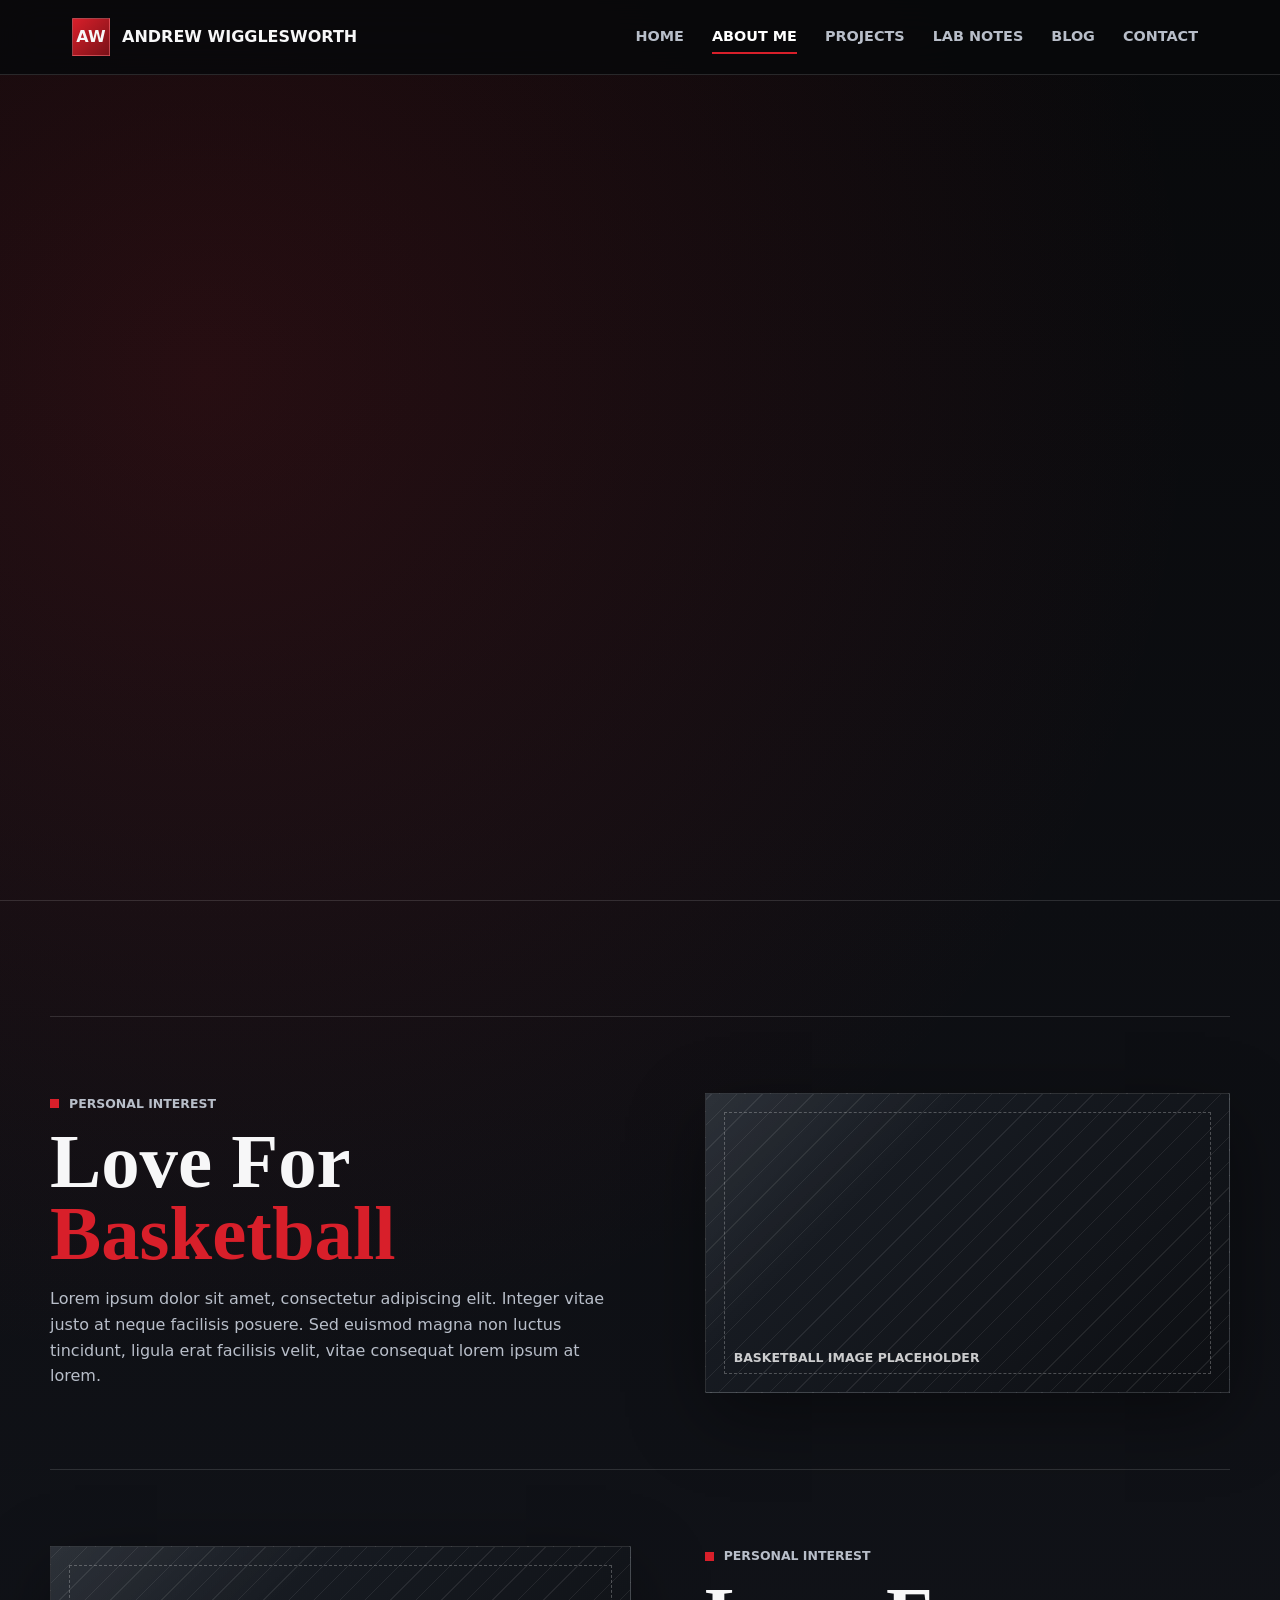
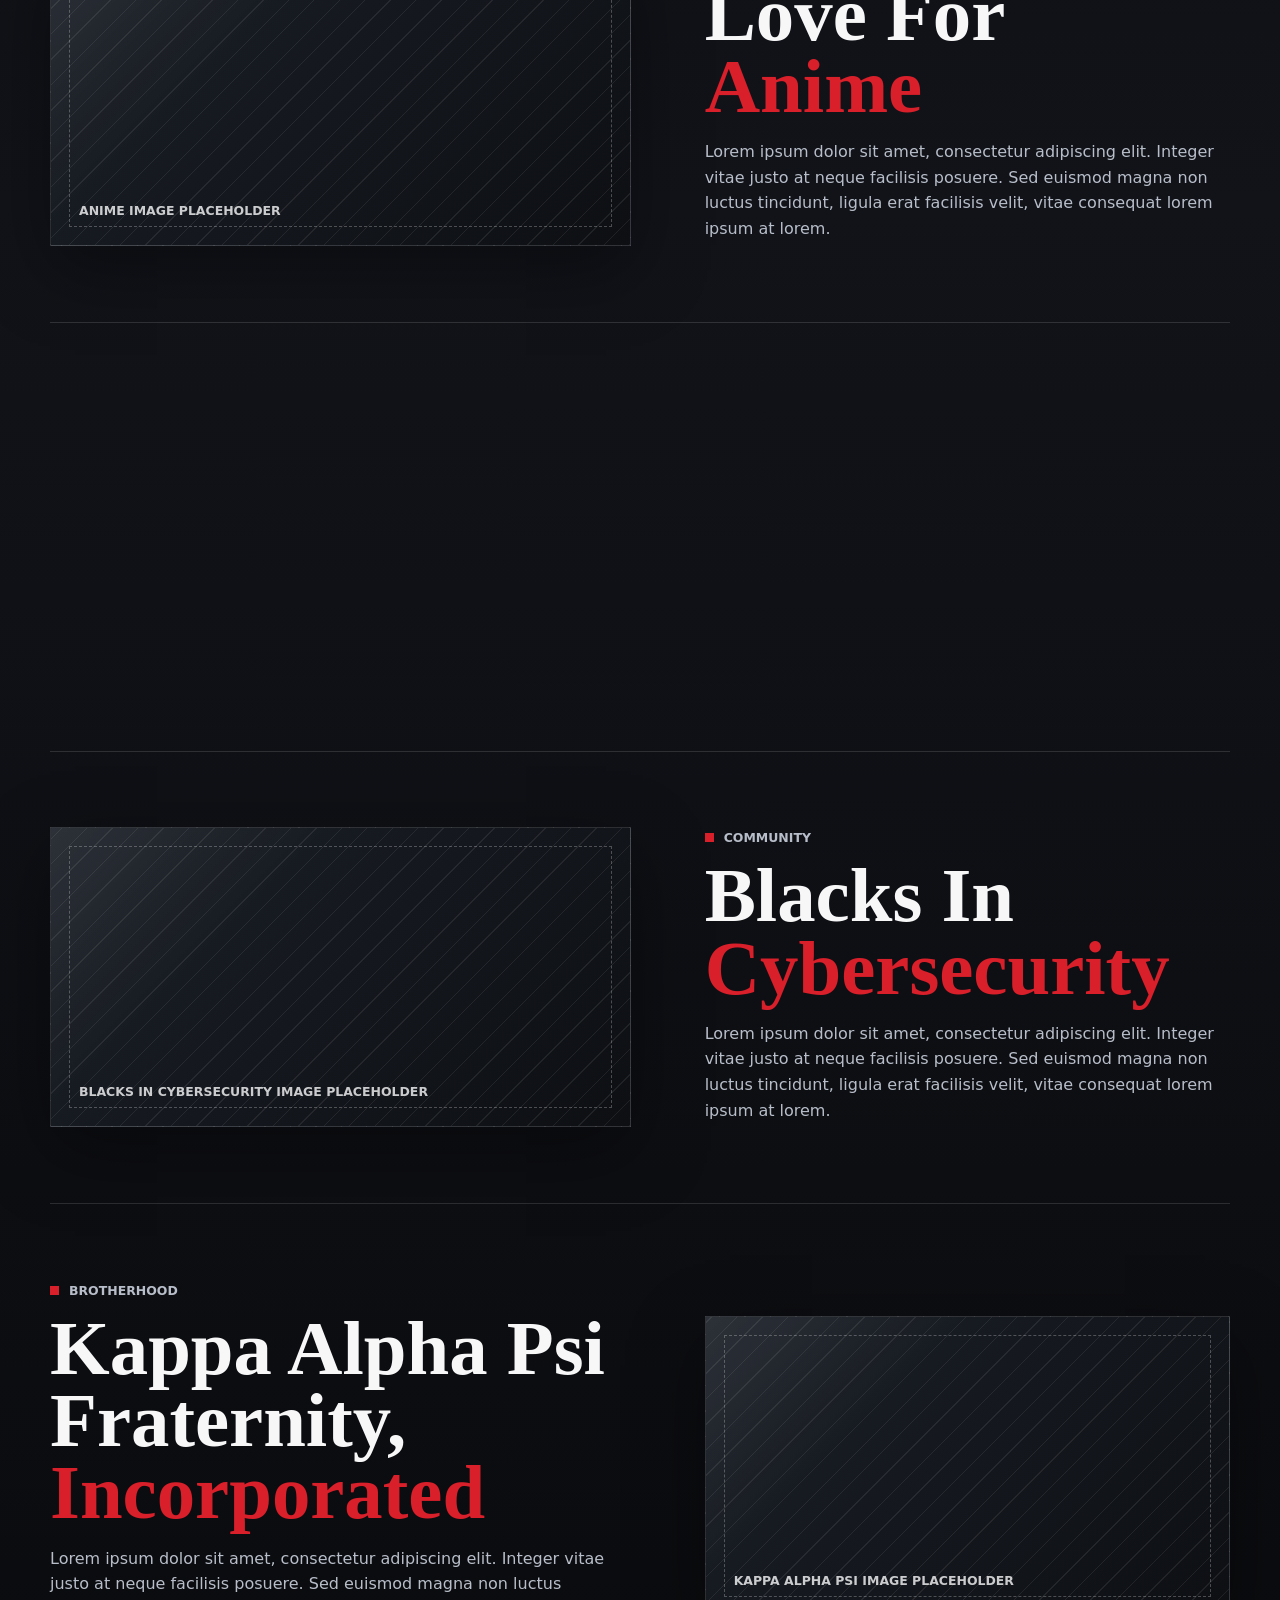
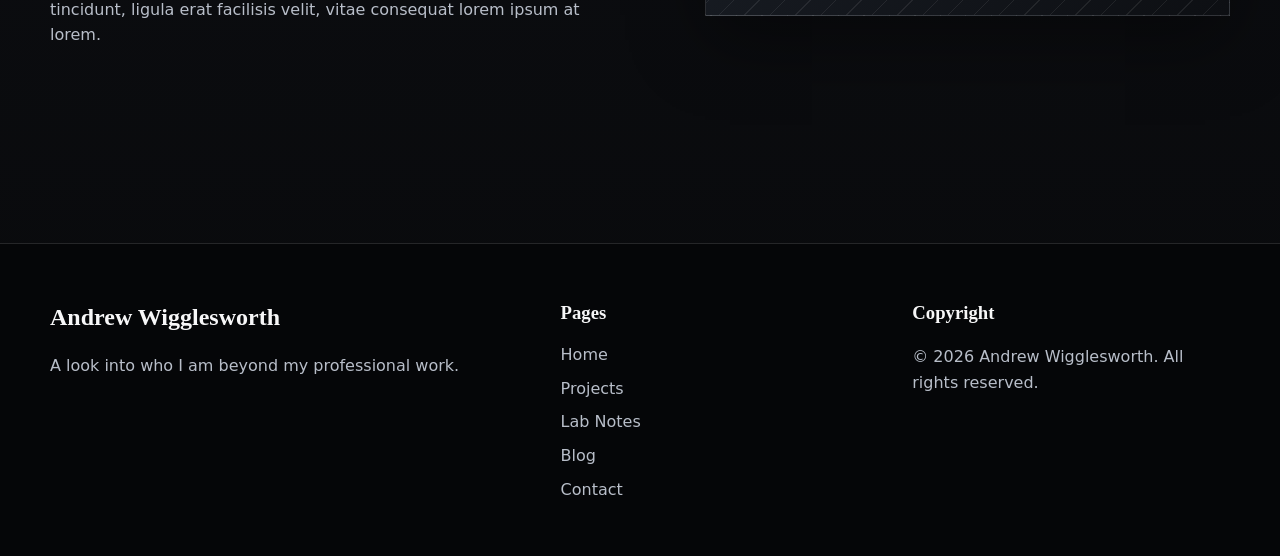
==== about.html @ 6d8a1cdd "Update about.html" ====
<!DOCTYPE html>
<!-- about.html: Personal interests, communities, and background. -->

<html lang="en">
<head>
  <!-- Shared browser, responsive, stylesheet, and JavaScript setup. -->
  <meta charset="UTF-8">
  <meta name="viewport" content="width=device-width, initial-scale=1.0">
  <title>About Me | Andrew Wigglesworth</title>
  <link rel="stylesheet" href="style.css">
  <script src="script.js" defer></script>
</head>
<body>
  <!-- ===== SHARED HEADER AND NAVIGATION ===== -->
  <header class="site-header">
    <div class="nav-wrap">
      <a class="brand" href="index.html" aria-label="Home">
        <span class="brand-mark">AW</span>
        <span>Andrew Wigglesworth</span></a>

      <!-- Only visible at the mobile breakpoint. -->
      <button class="nav-toggle" type="button" aria-label="Open navigation" aria-expanded="false">
        <span></span>
      </button>
      
      <nav class="site-nav" aria-label="Main navigation">
        <a href="index.html">Home</a>
        <a href="about.html">About Me</a>
        <a href="projects.html">Projects</a>
        <a href="lab-notes.html">Lab Notes</a>
        <a href="blog.html">Blog</a>
        <a href="contact.html">Contact</a>
      </nav>
    </div>
  </header>

  <main class="page-shell">
    <!-- ===== ABOUT PAGE HERO ===== -->
    <section class="hero">
      <div class="hero-grid">
        <div class="hero-copy scroll-reveal">
          <p class="eyebrow">A look into who I am beyond my professional work</p>
          <h1 class="display-title">About <span>Me</span></h1>
          <p class="lead">
            This page highlights the personal interests, communities, and experiences that shape who I am beyond my professional cybersecurity work.
          </p>
        </div>
        
        <div class="hero-media scroll-reveal">
          <div class="placeholder-image float-soft" data-label="Personal photo placeholder"></div>
          <div class="placeholder-image" data-label="Community image placeholder"></div>
          <div class="caption-card">
            <strong>Personal First</strong>
            <span>Basketball, anime, video games, community, and leadership.</span>
          </div>
        </div>
      </div>
    </section>

    <!-- ===== ALTERNATING ABOUT SECTIONS ===== -->
    <section class="section">
      <div class="section-inner">
        <!--
          Standard feature row: text appears left and image appears right.
          Replace the filler paragraph and placeholder image when ready.
        -->
        <article class="feature-row">
          <div class="feature-copy scroll-reveal">
            <p class="eyebrow">Personal interest</p>
            <h2>Love For <span class="accent">Basketball</span></h2>
            <p>Lorem ipsum dolor sit amet, consectetur adipiscing elit. Integer vitae justo at neque facilisis posuere. Sed euismod magna non luctus tincidunt, ligula erat facilisis velit, vitae consequat lorem ipsum at lorem.</p>
          </div>
          <div class="feature-media scroll-reveal"><div class="placeholder-image" data-label="Basketball image placeholder"></div></div>
        </article>

        <!-- "reverse" swaps the image and text positions on desktop. -->
        <article class="feature-row reverse">
          <div class="feature-copy scroll-reveal">
            <p class="eyebrow">Personal interest</p>
            <h2>Love For <span class="accent">Anime</span></h2>
            <p>Lorem ipsum dolor sit amet, consectetur adipiscing elit. Integer vitae justo at neque facilisis posuere. Sed euismod magna non luctus tincidunt, ligula erat facilisis velit, vitae consequat lorem ipsum at lorem.</p>
          </div>
          <div class="feature-media scroll-reveal"><div class="placeholder-image" data-label="Anime image placeholder"></div>
          </div>
        </article>

        <article class="feature-row">
          <div class="feature-copy scroll-reveal">
            <p class="eyebrow">Personal interest</p>
            <h2>Video <span class="accent">Games</span></h2>
            <p>Lorem ipsum dolor sit amet, consectetur adipiscing elit. Integer vitae justo at neque facilisis posuere. Sed euismod magna non luctus tincidunt, ligula erat facilisis velit, vitae consequat lorem ipsum at lorem.</p>
          </div>
          <div class="feature-media scroll-reveal"><div class="placeholder-image" data-label="Video games image placeholder"></div>
          </div>
        </article>

        <article class="feature-row reverse">
          <div class="feature-copy scroll-reveal">
            <p class="eyebrow">Community</p>
            <h2>Blacks In <span class="accent">Cybersecurity</span></h2>
            <p>Lorem ipsum dolor sit amet, consectetur adipiscing elit. Integer vitae justo at neque facilisis posuere. Sed euismod magna non luctus tincidunt, ligula erat facilisis velit, vitae consequat lorem ipsum at lorem.</p>
          </div>
          <div class="feature-media scroll-reveal"><div class="placeholder-image" data-label="Blacks In Cybersecurity image placeholder"></div>
          </div>
        </article>

        <article class="feature-row">
          <div class="feature-copy scroll-reveal">
            <p class="eyebrow">Brotherhood</p>
            <h2>Kappa Alpha Psi Fraternity, <span class="accent">Incorporated</span></h2>
            <p>Lorem ipsum dolor sit amet, consectetur adipiscing elit. Integer vitae justo at neque facilisis posuere. Sed euismod magna non luctus tincidunt, ligula erat facilisis velit, vitae consequat lorem ipsum at lorem.</p>
          </div>
          <div class="feature-media scroll-reveal"><div class="placeholder-image" data-label="Kappa Alpha Psi image placeholder"></div>
          </div>
        </article>
      </div>
    </section>
  </main>

  <!-- ===== ABOUT PAGE FOOTER ===== -->
  <footer class="site-footer">
    <div class="footer-grid">
      <div>
        <h2>Andrew Wigglesworth</h2>
        <p>A look into who I am beyond my professional work.</p>
      </div>
      
      <div>
        <h3>Pages</h3>
        <div class="footer-links">
          <a href="index.html">Home</a>
          <a href="projects.html">Projects</a>
          <a href="lab-notes.html">Lab Notes</a>
          <a href="blog.html">Blog</a>
          <a href="contact.html">Contact</a>
        </div>
      </div>
      
      <div>
        <h3>Copyright</h3>
        <p>&copy; 2026 Andrew Wigglesworth. All rights reserved.</p>
      </div>
    </div>
  </footer>
</body>
</html>
---- style.css ----
:root {
  --bg: #08090b;
  --panel: #14171d;
  --panel-strong: #1b2028;
  --text: #f7f7f8;
  --muted: #b8bec9;
  --line: rgba(255, 255, 255, 0.13);
  --red: #d81f2a;
  --red-soft: rgba(216, 31, 42, 0.16);
  --white: #ffffff;
  --max: 1180px;
  --shadow: 0 24px 70px rgba(0, 0, 0, 0.38);
}

* {
  box-sizing: border-box;
}

html {
  scroll-behavior: smooth;
}

body {
  margin: 0;
  background:
    radial-gradient(circle at 16% 10%, rgba(216, 31, 42, 0.14), transparent 28%),
    linear-gradient(180deg, #08090b 0%, #111319 48%, #08090b 100%);
  color: var(--text);
  font-family: Inter, ui-sans-serif, system-ui, -apple-system, BlinkMacSystemFont, "Segoe UI", sans-serif;
  line-height: 1.6;
  opacity: 0;
  transform: translateY(10px);
  transition: opacity 520ms ease, transform 520ms ease;
}

body.page-ready {
  opacity: 1;
  transform: translateY(0);
}

body.page-exit {
  opacity: 0;
  transform: translateY(8px);
}

a {
  color: inherit;
  text-decoration: none;
}

.site-header {
  position: sticky;
  top: 0;
  z-index: 20;
  border-bottom: 1px solid var(--line);
  background: rgba(8, 9, 11, 0.86);
  backdrop-filter: blur(18px);
}

.nav-wrap {
  max-width: var(--max);
  min-height: 74px;
  margin: 0 auto;
  padding: 0 22px;
  display: flex;
  align-items: center;
  justify-content: space-between;
  gap: 22px;
}

.brand {
  display: inline-flex;
  align-items: center;
  gap: 12px;
  font-weight: 900;
  text-transform: uppercase;
}

.brand-mark {
  width: 38px;
  height: 38px;
  display: grid;
  place-items: center;
  background: linear-gradient(135deg, var(--red), #7a1118);
  border: 1px solid rgba(255, 255, 255, 0.2);
}

.nav-toggle {
  display: none;
  width: 42px;
  height: 42px;
  border: 1px solid var(--line);
  background: transparent;
  color: var(--white);
  cursor: pointer;
}

.nav-toggle span,
.nav-toggle::before,
.nav-toggle::after {
  content: "";
  display: block;
  width: 18px;
  height: 2px;
  margin: 4px auto;
  background: currentColor;
  transition: transform 220ms ease, opacity 220ms ease;
}

.nav-toggle.is-open span {
  opacity: 0;
}

.nav-toggle.is-open::before {
  transform: translateY(6px) rotate(45deg);
}

.nav-toggle.is-open::after {
  transform: translateY(-6px) rotate(-45deg);
}

.site-nav {
  display: flex;
  align-items: center;
  gap: 8px;
}

.site-nav a {
  position: relative;
  padding: 12px 10px;
  color: var(--muted);
  font-size: 0.9rem;
  font-weight: 800;
  text-transform: uppercase;
  transition: color 200ms ease;
}

.site-nav a::after {
  content: "";
  position: absolute;
  left: 10px;
  right: 10px;
  bottom: 7px;
  height: 2px;
  background: var(--red);
  transform: scaleX(0);
  transform-origin: left;
  transition: transform 220ms ease;
}

.site-nav a:hover,
.site-nav a.is-active {
  color: var(--white);
}

.site-nav a:hover::after,
.site-nav a.is-active::after {
  transform: scaleX(1);
}

.page-shell {
  overflow: hidden;
}

.hero {
  min-height: calc(100vh - 74px);
  padding: clamp(54px, 8vw, 94px) 22px;
  display: grid;
  align-items: center;
  border-bottom: 1px solid var(--line);
}

.hero-grid,
.feature-row,
.contact-grid,
.cta-band {
  max-width: var(--max);
  margin: 0 auto;
  display: grid;
  grid-template-columns: 1.05fr 0.95fr;
  gap: clamp(34px, 6vw, 74px);
  align-items: center;
}

.eyebrow {
  display: inline-flex;
  align-items: center;
  gap: 10px;
  color: var(--muted);
  font-size: 0.78rem;
  font-weight: 900;
  text-transform: uppercase;
}

.eyebrow::before {
  content: "";
  width: 9px;
  height: 9px;
  background: var(--red);
}

.display-title {
  margin: 16px 0 20px;
  font-family: Georgia, "Times New Roman", serif;
  font-size: clamp(3.2rem, 9vw, 8rem);
  line-height: 0.9;
  letter-spacing: 0;
}

.display-title span,
.accent {
  color: var(--red);
}

.lead {
  max-width: 680px;
  margin: 0 0 28px;
  color: var(--muted);
  font-size: clamp(1rem, 1.6vw, 1.2rem);
}

.btn {
  display: inline-flex;
  align-items: center;
  justify-content: center;
  min-height: 46px;
  padding: 0 18px;
  border: 1px solid rgba(255, 255, 255, 0.18);
  background: var(--red);
  color: var(--white);
  font-weight: 900;
  text-transform: uppercase;
  transition: transform 200ms ease, background 200ms ease;
}

.btn:hover {
  transform: translateY(-2px);
  background: #f02b37;
}

.btn.ghost {
  background: transparent;
}

.btn.ghost:hover {
  background: var(--red-soft);
}

.hero-actions {
  display: flex;
  flex-wrap: wrap;
  gap: 14px;
}

.hero-media {
  position: relative;
  min-height: 540px;
}

.placeholder-image {
  position: relative;
  min-height: 300px;
  overflow: hidden;
  border: 1px solid var(--line);
  background:
    linear-gradient(135deg, rgba(255, 255, 255, 0.08), transparent 32%),
    repeating-linear-gradient(-45deg, rgba(255, 255, 255, 0.075) 0 1px, transparent 1px 18px),
    linear-gradient(135deg, #1b2028, #0d0f13);
  box-shadow: var(--shadow);
}

.placeholder-image::before {
  content: "";
  position: absolute;
  inset: 18px;
  border: 1px dashed rgba(255, 255, 255, 0.25);
}

.placeholder-image::after {
  content: attr(data-label);
  position: absolute;
  left: 28px;
  bottom: 24px;
  color: rgba(255, 255, 255, 0.78);
  font-size: 0.78rem;
  font-weight: 900;
  text-transform: uppercase;
}

.hero-media .placeholder-image:first-child {
  min-height: 420px;
  width: 78%;
  margin-left: auto;
}

.hero-media .placeholder-image:nth-child(2) {
  position: absolute;
  left: 0;
  bottom: 28px;
  width: 58%;
  min-height: 230px;
  border-color: rgba(216, 31, 42, 0.56);
}

.caption-card {
  position: absolute;
  right: 0;
  bottom: 0;
  width: min(280px, 74%);
  padding: 22px;
  border-left: 4px solid var(--red);
  background: rgba(20, 23, 29, 0.94);
  box-shadow: var(--shadow);
}

.caption-card strong {
  display: block;
  font-family: Georgia, "Times New Roman", serif;
  font-size: 1.42rem;
  line-height: 1.12;
}

.caption-card span {
  color: var(--muted);
  font-size: 0.88rem;
}

.section {
  padding: clamp(70px, 9vw, 126px) 22px;
}

.section-inner {
  max-width: var(--max);
  margin: 0 auto;
}

.split-heading {
  display: grid;
  grid-template-columns: 0.82fr 1.18fr;
  gap: clamp(28px, 5vw, 68px);
  align-items: end;
  margin-bottom: clamp(36px, 5vw, 62px);
}

.split-heading h2,
.feature-copy h2,
.feature-copy h3,
.cta-band h2 {
  margin: 0;
  font-family: Georgia, "Times New Roman", serif;
  font-size: clamp(2.4rem, 6vw, 5.8rem);
  line-height: 0.94;
  letter-spacing: 0;
}

.split-heading p,
.feature-copy p,
.mini-card p,
.contact-card p,
.footer-grid p,
.footer-grid a {
  color: var(--muted);
}

.feature-row {
  padding: clamp(38px, 5vw, 74px) 0;
  border-top: 1px solid var(--line);
}

.feature-row.reverse .feature-copy {
  order: 2;
}

.feature-row.reverse .feature-media {
  order: 1;
}

.meta-list {
  display: grid;
  gap: 12px;
  margin: 22px 0 0;
  padding: 0;
  list-style: none;
}

.meta-list li {
  display: flex;
  gap: 12px;
  color: var(--muted);
}

.meta-list li::before {
  content: "";
  flex: 0 0 auto;
  width: 9px;
  height: 9px;
  margin-top: 8px;
  background: var(--red);
}

.card-grid {
  display: grid;
  grid-template-columns: repeat(3, 1fr);
  gap: 18px;
}

.mini-card,
.contact-card {
  min-height: 178px;
  padding: 24px;
  border: 1px solid var(--line);
  background: linear-gradient(180deg, rgba(255, 255, 255, 0.055), rgba(255, 255, 255, 0.015));
  transition: transform 220ms ease, border-color 220ms ease, background 220ms ease;
}

.mini-card:hover,
.contact-card:hover {
  transform: translateY(-5px);
  border-color: rgba(216, 31, 42, 0.62);
  background: linear-gradient(180deg, rgba(216, 31, 42, 0.14), rgba(255, 255, 255, 0.015));
}

.mini-card h3,
.contact-card h2 {
  margin: 0 0 12px;
  font-family: Georgia, "Times New Roman", serif;
  font-size: 1.65rem;
  line-height: 1.1;
}

.band {
  background:
    linear-gradient(90deg, rgba(216, 31, 42, 0.22), transparent 44%),
    var(--panel);
  border-top: 1px solid var(--line);
  border-bottom: 1px solid var(--line);
}

.contact-grid {
  grid-template-columns: 0.9fr 1.1fr;
}

.contact-links {
  display: grid;
  gap: 16px;
}

.contact-card a {
  color: var(--white);
  font-weight: 900;
}

.site-footer {
  padding: 54px 22px;
  border-top: 1px solid var(--line);
  background: #050608;
}

.footer-grid {
  max-width: var(--max);
  margin: 0 auto;
  display: grid;
  grid-template-columns: 1.2fr 0.8fr 0.8fr;
  gap: 34px;
}

.footer-grid h2,
.footer-grid h3 {
  margin: 0 0 14px;
  font-family: Georgia, "Times New Roman", serif;
}

.footer-links {
  display: grid;
  gap: 8px;
}

.scroll-reveal {
  opacity: 0;
  transform: translateY(34px);
  transition: opacity 680ms ease, transform 680ms ease;
  transition-delay: calc(var(--reveal-delay, 0) * 85ms);
}

.scroll-reveal.is-visible {
  opacity: 1;
  transform: translateY(0);
}

.float-soft {
  animation: floatSoft 5.6s ease-in-out infinite;
}

@keyframes floatSoft {
  0%,
  100% {
    transform: translateY(0);
  }

  50% {
    transform: translateY(-12px);
  }
}

@media (max-width: 900px) {
  .nav-toggle {
    display: block;
  }

  .site-nav {
    position: absolute;
    top: 74px;
    left: 0;
    right: 0;
    display: grid;
    gap: 0;
    padding: 10px 22px 22px;
    background: rgba(8, 9, 11, 0.98);
    border-bottom: 1px solid var(--line);
    transform: translateY(-14px);
    opacity: 0;
    pointer-events: none;
    transition: opacity 220ms ease, transform 220ms ease;
  }

  .site-nav.is-open {
    transform: translateY(0);
    opacity: 1;
    pointer-events: auto;
  }

  .site-nav a {
    padding: 14px 0;
  }

  .hero-grid,
  .feature-row,
  .contact-grid,
  .cta-band,
  .split-heading,
  .footer-grid {
    grid-template-columns: 1fr;
  }

  .feature-row.reverse .feature-copy,
  .feature-row.reverse .feature-media {
    order: initial;
  }

  .card-grid {
    grid-template-columns: 1fr;
  }

  .hero-media {
    min-height: 430px;
  }
}

@media (max-width: 620px) {
  .brand span:last-child {
    display: none;
  }

  .hero,
  .section,
  .site-footer {
    padding-left: 16px;
    padding-right: 16px;
  }

  .nav-wrap {
    padding: 0 16px;
  }

  .display-title {
    font-size: clamp(3.1rem, 17vw, 5.1rem);
  }

  .hero-media {
    display: grid;
    gap: 16px;
    min-height: 0;
  }

  .hero-media .placeholder-image:first-child,
  .hero-media .placeholder-image:nth-child(2),
  .caption-card {
    position: relative;
    width: 100%;
    inset: auto;
    margin: 0;
  }
}

@media (prefers-reduced-motion: reduce) {
  *,
  *::before,
  *::after {
    scroll-behavior: auto !important;
    animation-duration: 0.01ms !important;
    animation-iteration-count: 1 !important;
    transition-duration: 0.01ms !important;
  }

  body,
  .scroll-reveal {
    opacity: 1;
    transform: none;
  }
}

/* ===== Blog Feed Page ===== */

.feed-layout {
    display: grid;
    grid-template-columns: repeat(2, minmax(0, 1fr));
    gap: 2rem;
    align-items: start;
.blog-feed-grid {
  display: grid;
  grid-template-columns: repeat(2, minmax(0, 1fr));
  gap: 22px;
  align-items: start;
}

.feed-column {
    margin-bottom: 0;
.blog-feed-panel {
  min-height: 820px;
  padding: 24px;
  border: 1px solid var(--line);
  background: linear-gradient(180deg, rgba(255, 255, 255, 0.055), rgba(255, 255, 255, 0.015));
}

.feed-column-header {
    margin-bottom: 1.25rem;
.blog-feed-header {
  margin-bottom: 18px;
}

.feed-column-header h2 {
    margin-bottom: 0.5rem;
.blog-feed-header h2 {
  margin: 8px 0 10px;
  font-family: Georgia, "Times New Roman", serif;
  font-size: clamp(2rem, 4vw, 3.8rem);
  line-height: 0.96;
}

.feed-column-header p {
    color: #b0b0b0;
    margin: 0;
.blog-feed-header p:last-child {
  margin: 0;
  color: var(--muted);
}

.feed-scroll {
    height: 720px;
    overflow-y: auto;
    overflow-x: hidden;
    padding-right: 0.75rem;
    scrollbar-color: #64b5f6 #121212;
    scrollbar-width: thin;
.blog-feed-scroll {
  height: 720px;
  overflow-y: auto;
  overflow-x: hidden;
  padding-right: 12px;
  scrollbar-color: var(--red) #0c0e12;
  scrollbar-width: thin;
}

.feed-scroll::-webkit-scrollbar {
    width: 10px;
}

.feed-scroll::-webkit-scrollbar-track {
    background: #121212;
    border-radius: 10px;
.blog-feed-scroll::-webkit-scrollbar {
  width: 10px;
}

.feed-scroll::-webkit-scrollbar-thumb {
    background: #64b5f6;
    border-radius: 10px;
.blog-feed-scroll::-webkit-scrollbar-track {
  background: #0c0e12;
}

.feed-scroll::-webkit-scrollbar-thumb:hover {
    background: #90caf9;
.blog-feed-scroll::-webkit-scrollbar-thumb {
  background: var(--red);
}

.manual-post {
    background-color: #121212;
    border: 1px solid #2d2d2d;
    border-radius: 10px;
    padding: 1.5rem;
    margin-bottom: 1rem;
  padding: 22px;
  margin-bottom: 16px;
  border: 1px solid var(--line);
  background: #0c0e12;
}

.manual-post h3 {
    color: #64b5f6;
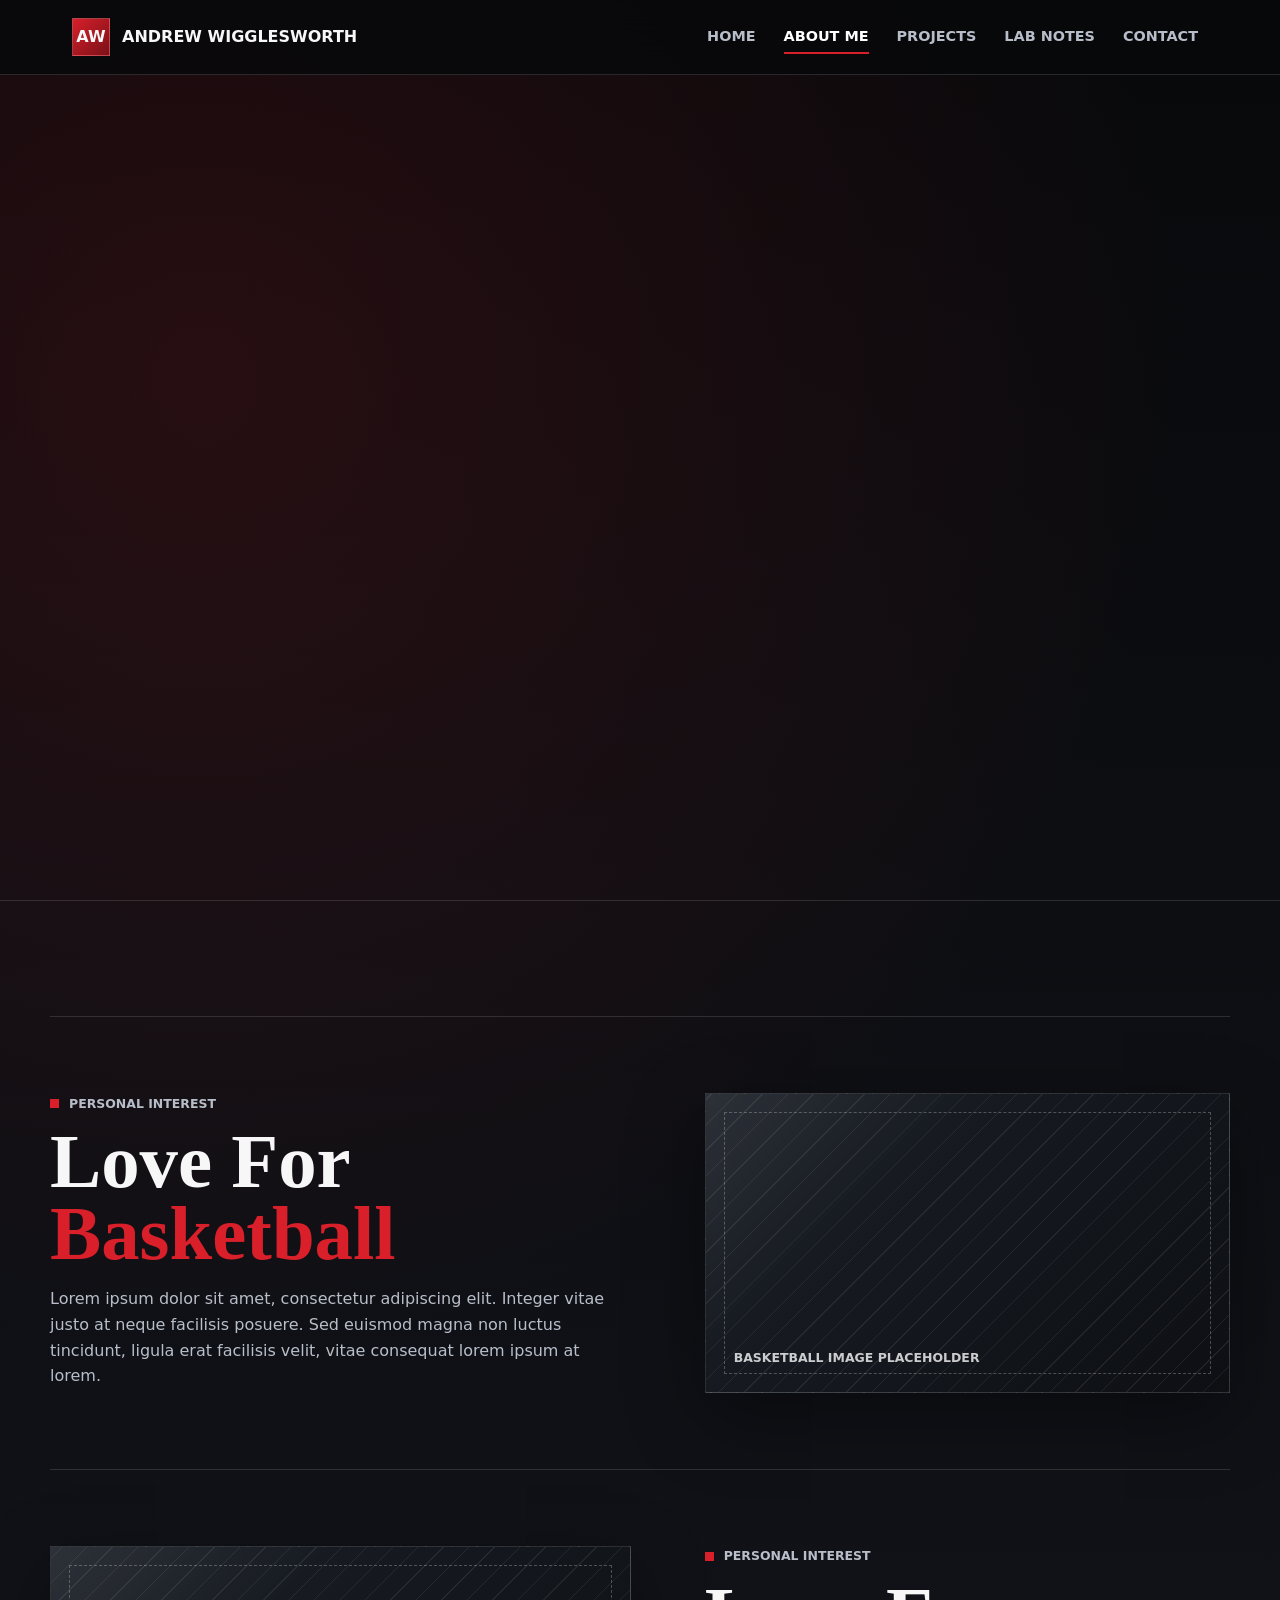
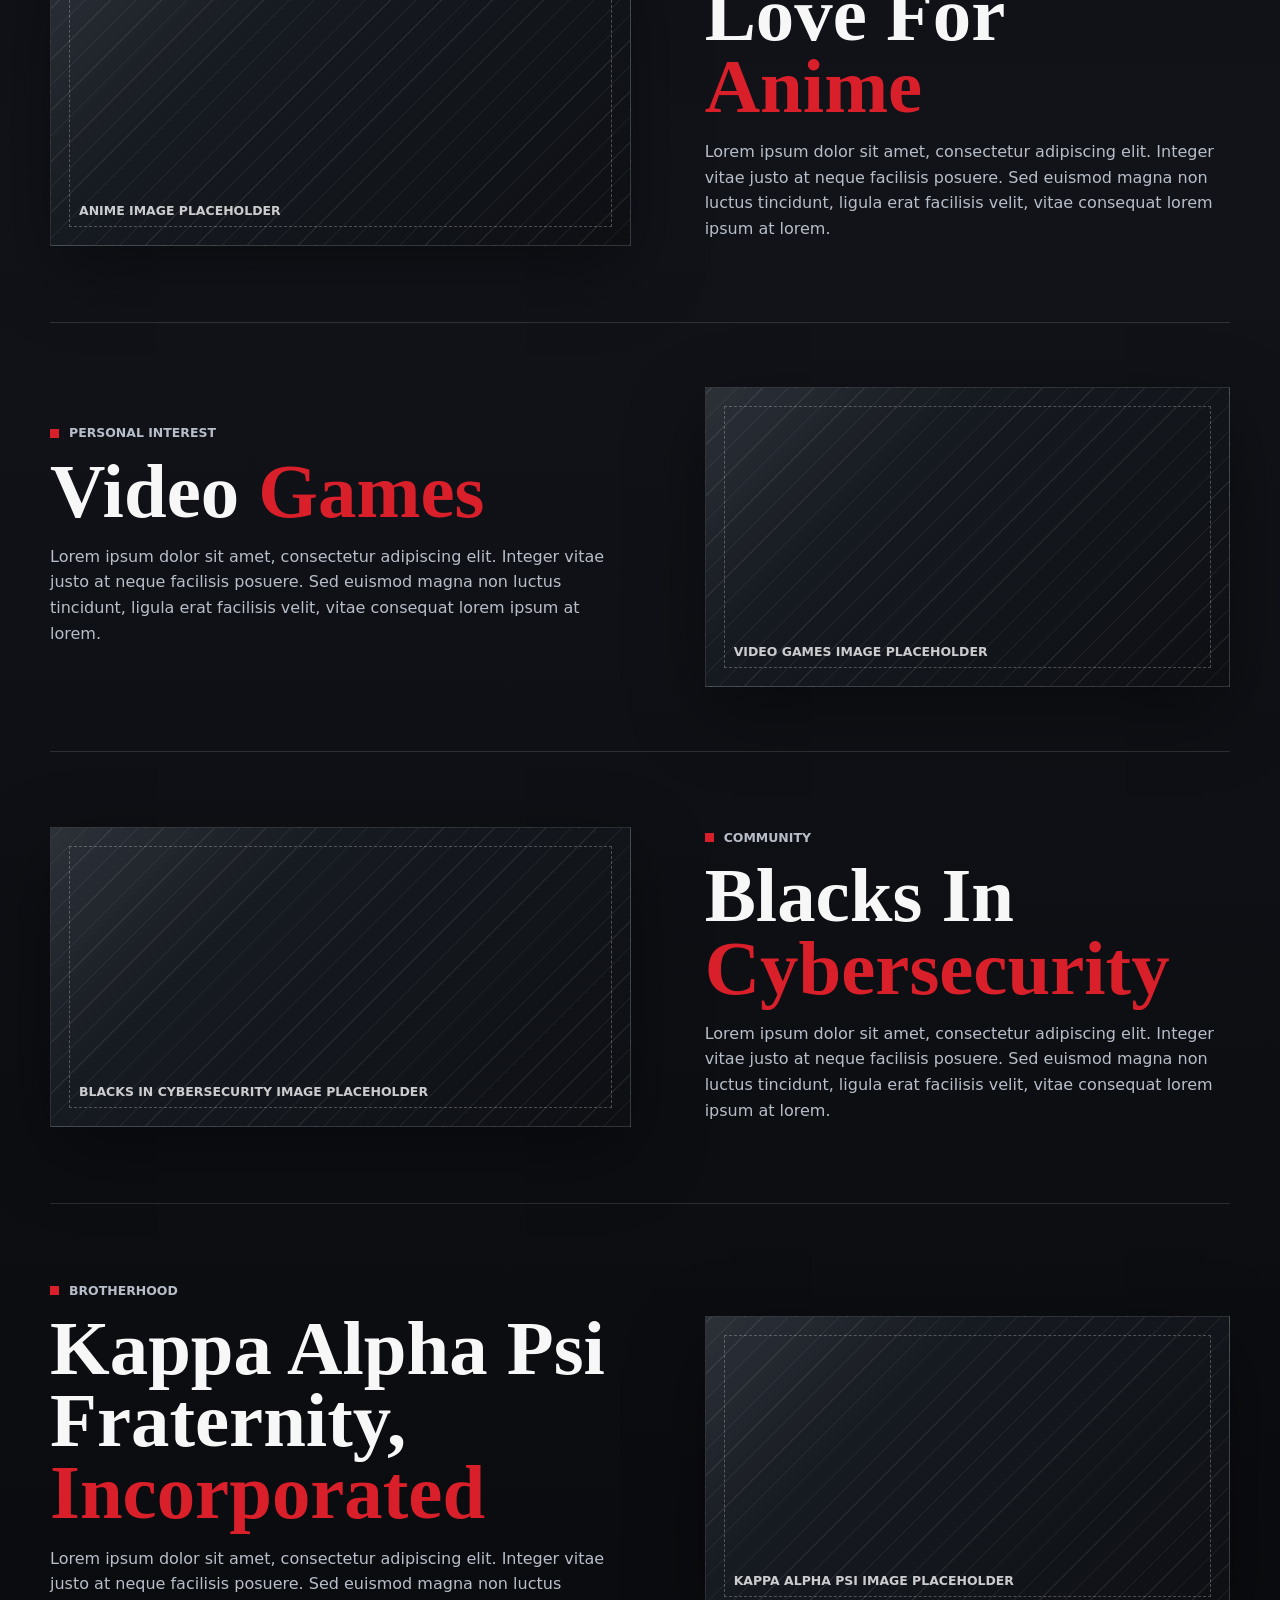
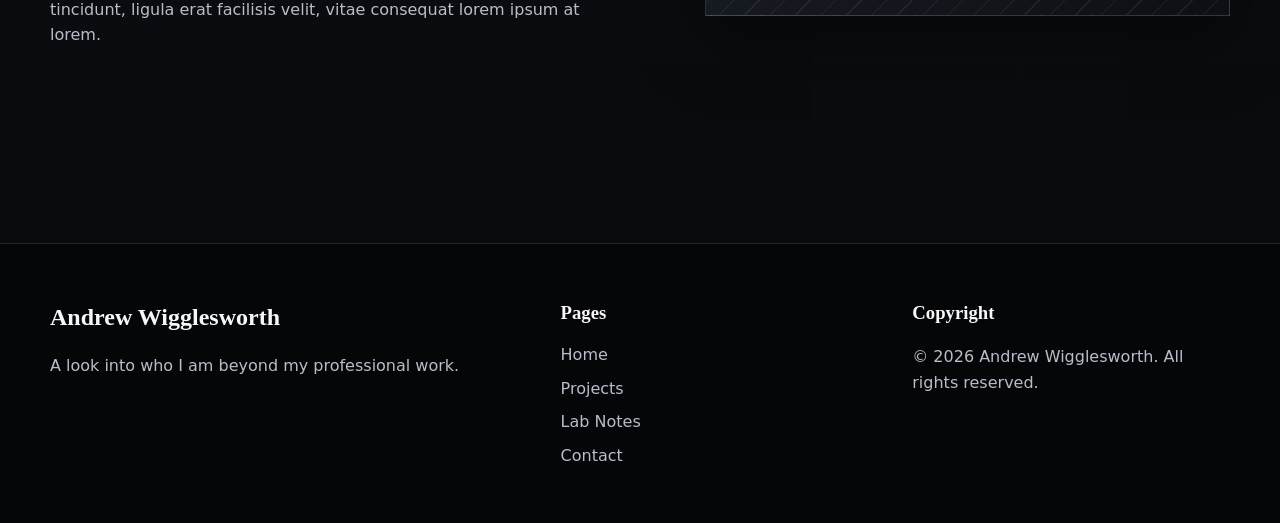
==== commit ea423d61: "Update about.html" ====
--- a/about.html
+++ b/about.html
@@ -28,7 +28,7 @@
         <a href="about.html">About Me</a>
         <a href="projects.html">Projects</a>
         <a href="lab-notes.html">Lab Notes</a>
-        <a href="blog.html">Blog</a>
+        <!-- <a href="blog.html">Blog</a> -->
         <a href="contact.html">Contact</a>
       </nav>
     </div>
@@ -131,7 +131,7 @@
           <a href="index.html">Home</a>
           <a href="projects.html">Projects</a>
           <a href="lab-notes.html">Lab Notes</a>
-          <a href="blog.html">Blog</a>
+          <!-- <a href="blog.html">Blog</a> -->
           <a href="contact.html">Contact</a>
         </div>
       </div>
--- a/style.css
+++ b/style.css
@@ -1,62 +1,99 @@
+/*
+  STYLE.CSS: SHARED DESIGN FOR EVERY PAGE
+
+  CSS comments are visible when reading the file in GitHub, but they do not
+  appear on the rendered website.
+
+  Text-size quick reference:
+  - Main hero heading: .display-title
+  - Normal intro text: .lead
+  - Navigation text: .site-nav a
+  - Small labels: .eyebrow
+  - Section headings: .split-heading h2 and .feature-copy h2
+  - Card headings: .mini-card h3
+  - Blog headings: .blog-feed-header h2
+*/
+
+/* ===== GLOBAL DESIGN VARIABLES ===== */
 :root {
-  --bg: #08090b;
-  --panel: #14171d;
-  --panel-strong: #1b2028;
-  --text: #f7f7f8;
-  --muted: #b8bec9;
-  --line: rgba(255, 255, 255, 0.13);
-  --red: #d81f2a;
-  --red-soft: rgba(216, 31, 42, 0.16);
+  /*
+    Variables store reusable colors and dimensions.
+    Change a value here to update that value throughout the website.
+  */
+  --bg: #08090b;                          /* Main background color */
+  --panel: #14171d;                       /* Standard panel background */
+  --panel-strong: #1b2028;                /* Lighter panel background */
+  --text: #f7f7f8;                        /* Main text color */
+  --muted: #b8bec9;                       /* Paragraph/secondary text */
+  --line: rgba(255, 255, 255, 0.13);      /* Subtle borders */
+  --red: #d81f2a;                         /* Main red accent */
+  --red-soft: rgba(216, 31, 42, 0.16);    /* Transparent red accent */
   --white: #ffffff;
-  --max: 1180px;
+  --max: 1180px;                          /* Maximum content width */
   --shadow: 0 24px 70px rgba(0, 0, 0, 0.38);
 }
 
+/* Makes element width include its padding and border. */
 * {
   box-sizing: border-box;
 }
 
+/* Smoothly scrolls to links that point to page sections. */
 html {
   scroll-behavior: smooth;
 }
 
+/* ===== PAGE FOUNDATION AND ENTRY MOTION ===== */
 body {
-  margin: 0;
+  margin: 0; /* Removes the browser's default white margin. */
+
+  /* Creates the dark layered background with subtle red lighting. */
   background:
     radial-gradient(circle at 16% 10%, rgba(216, 31, 42, 0.14), transparent 28%),
     linear-gradient(180deg, #08090b 0%, #111319 48%, #08090b 100%);
+
   color: var(--text);
   font-family: Inter, ui-sans-serif, system-ui, -apple-system, BlinkMacSystemFont, "Segoe UI", sans-serif;
   line-height: 1.6;
+
+  /*
+    The page starts transparent and slightly lower.
+    script.js adds "page-ready" after the HTML loads.
+  */
   opacity: 0;
   transform: translateY(10px);
   transition: opacity 520ms ease, transform 520ms ease;
 }
 
+/* Makes the page visible after script.js adds the class. */
 body.page-ready {
   opacity: 1;
   transform: translateY(0);
 }
 
+/* Fades the page before JavaScript navigates to another HTML page. */
 body.page-exit {
   opacity: 0;
   transform: translateY(8px);
 }
 
+/* Removes default link underlines and inherits surrounding text color. */
 a {
   color: inherit;
   text-decoration: none;
 }
 
+/* ===== STICKY HEADER ===== */
 .site-header {
-  position: sticky;
+  position: sticky; /* Keeps the header visible during scrolling. */
   top: 0;
-  z-index: 20;
+  z-index: 20;      /* Keeps the header above other content. */
   border-bottom: 1px solid var(--line);
   background: rgba(8, 9, 11, 0.86);
   backdrop-filter: blur(18px);
 }
 
+/* Centers and aligns the brand, mobile button, and nav links. */
 .nav-wrap {
   max-width: var(--max);
   min-height: 74px;
@@ -68,6 +105,7 @@
   gap: 22px;
 }
 
+/* ===== BRAND / AW LOGO ===== */
 .brand {
   display: inline-flex;
   align-items: center;
@@ -85,8 +123,9 @@
   border: 1px solid rgba(255, 255, 255, 0.2);
 }
 
+/* ===== MOBILE MENU BUTTON ===== */
 .nav-toggle {
-  display: none;
+  display: none; /* Hidden on desktop; shown in the 900px media query. */
   width: 42px;
   height: 42px;
   border: 1px solid var(--line);
@@ -95,6 +134,9 @@
   cursor: pointer;
 }
 
+/*
+  The real span and two pseudo-elements create the three hamburger lines.
+*/
 .nav-toggle span,
 .nav-toggle::before,
 .nav-toggle::after {
@@ -107,10 +149,12 @@
   transition: transform 220ms ease, opacity 220ms ease;
 }
 
+/* When open, hide the middle line. */
 .nav-toggle.is-open span {
   opacity: 0;
 }
 
+/* Rotate the top and bottom lines into an X. */
 .nav-toggle.is-open::before {
   transform: translateY(6px) rotate(45deg);
 }
@@ -119,6 +163,7 @@
   transform: translateY(-6px) rotate(-45deg);
 }
 
+/* ===== DESKTOP NAVIGATION ===== */
 .site-nav {
   display: flex;
   align-items: center;
@@ -129,12 +174,16 @@
   position: relative;
   padding: 12px 10px;
   color: var(--muted);
+
+  /* CHANGE THIS to adjust navigation text size. */
   font-size: 0.9rem;
+
   font-weight: 800;
   text-transform: uppercase;
   transition: color 200ms ease;
 }
 
+/* Creates the hidden red line underneath each nav link. */
 .site-nav a::after {
   content: "";
   position: absolute;
@@ -148,28 +197,35 @@
   transition: transform 220ms ease;
 }
 
+/* Makes hovered and active links white. */
 .site-nav a:hover,
 .site-nav a.is-active {
   color: var(--white);
 }
 
+/* Expands the red underline on hover or on the current page. */
 .site-nav a:hover::after,
 .site-nav a.is-active::after {
   transform: scaleX(1);
 }
 
+/* Prevents animated content from creating horizontal scrollbars. */
 .page-shell {
   overflow: hidden;
 }
 
+/* ===== HERO SECTION ===== */
 .hero {
-  min-height: calc(100vh - 74px);
+  min-height: calc(100vh - 74px); /* Full viewport minus header height */
   padding: clamp(54px, 8vw, 94px) 22px;
   display: grid;
   align-items: center;
   border-bottom: 1px solid var(--line);
 }
 
+/*
+  Shared two-column layout used by hero, feature, contact, and CTA sections.
+*/
 .hero-grid,
 .feature-row,
 .contact-grid,
@@ -182,16 +238,21 @@
   align-items: center;
 }
 
+/* Small uppercase label shown above major headings. */
 .eyebrow {
   display: inline-flex;
   align-items: center;
   gap: 10px;
   color: var(--muted);
+
+  /* CHANGE THIS to adjust eyebrow/label text size. */
   font-size: 0.78rem;
+
   font-weight: 900;
   text-transform: uppercase;
 }
 
+/* Adds the red square before eyebrow text. */
 .eyebrow::before {
   content: "";
   width: 9px;
@@ -199,26 +260,38 @@
   background: var(--red);
 }
 
+/* Main oversized title used at the top of every page. */
 .display-title {
   margin: 16px 0 20px;
   font-family: Georgia, "Times New Roman", serif;
+
+  /*
+    CHANGE THIS to adjust main hero title size.
+    clamp(minimum, responsive preference, maximum)
+  */
   font-size: clamp(3.2rem, 9vw, 8rem);
+
   line-height: 0.9;
   letter-spacing: 0;
 }
 
+/* Colors selected heading words red. */
 .display-title span,
 .accent {
   color: var(--red);
 }
 
+/* Large supporting paragraph used in hero sections. */
 .lead {
   max-width: 680px;
   margin: 0 0 28px;
   color: var(--muted);
+
+  /* CHANGE THIS to adjust hero paragraph text size. */
   font-size: clamp(1rem, 1.6vw, 1.2rem);
 }
 
+/* ===== BUTTONS ===== */
 .btn {
   display: inline-flex;
   align-items: center;
@@ -238,6 +311,7 @@
   background: #f02b37;
 }
 
+/* Secondary transparent button style. */
 .btn.ghost {
   background: transparent;
 }
@@ -252,11 +326,16 @@
   gap: 14px;
 }
 
+/* ===== HERO IMAGE STACK ===== */
 .hero-media {
   position: relative;
   min-height: 540px;
 }
 
+/*
+  Generic image placeholder.
+  Replace a placeholder div with an img element when you have a real image.
+*/
 .placeholder-image {
   position: relative;
   min-height: 300px;
@@ -269,6 +348,7 @@
   box-shadow: var(--shadow);
 }
 
+/* Dashed inner border inside every placeholder. */
 .placeholder-image::before {
   content: "";
   position: absolute;
@@ -276,6 +356,7 @@
   border: 1px dashed rgba(255, 255, 255, 0.25);
 }
 
+/* Displays the HTML data-label value inside the placeholder. */
 .placeholder-image::after {
   content: attr(data-label);
   position: absolute;
@@ -287,12 +368,14 @@
   text-transform: uppercase;
 }
 
+/* Makes the first hero placeholder large and right-aligned. */
 .hero-media .placeholder-image:first-child {
   min-height: 420px;
   width: 78%;
   margin-left: auto;
 }
 
+/* Overlaps the second placeholder at the lower left. */
 .hero-media .placeholder-image:nth-child(2) {
   position: absolute;
   left: 0;
@@ -302,6 +385,7 @@
   border-color: rgba(216, 31, 42, 0.56);
 }
 
+/* Overlay text card positioned at the lower right. */
 .caption-card {
   position: absolute;
   right: 0;
@@ -325,6 +409,7 @@
   font-size: 0.88rem;
 }
 
+/* ===== STANDARD PAGE SECTIONS ===== */
 .section {
   padding: clamp(70px, 9vw, 126px) 22px;
 }
@@ -334,6 +419,7 @@
   margin: 0 auto;
 }
 
+/* Two-column title/description arrangement. */
 .split-heading {
   display: grid;
   grid-template-columns: 0.82fr 1.18fr;
@@ -342,6 +428,10 @@
   margin-bottom: clamp(36px, 5vw, 62px);
 }
 
+/*
+  Shared section heading style.
+  CHANGE font-size here to resize section titles on multiple pages.
+*/
 .split-heading h2,
 .feature-copy h2,
 .feature-copy h3,
@@ -353,6 +443,7 @@
   letter-spacing: 0;
 }
 
+/* Shared muted paragraph/link color. */
 .split-heading p,
 .feature-copy p,
 .mini-card p,
@@ -362,11 +453,13 @@
   color: var(--muted);
 }
 
+/* ===== ALTERNATING FEATURE ROWS ===== */
 .feature-row {
   padding: clamp(38px, 5vw, 74px) 0;
   border-top: 1px solid var(--line);
 }
 
+/* Swaps text and image position when the HTML includes "reverse". */
 .feature-row.reverse .feature-copy {
   order: 2;
 }
@@ -375,6 +468,7 @@
   order: 1;
 }
 
+/* ===== CUSTOM PROJECT DETAIL LIST ===== */
 .meta-list {
   display: grid;
   gap: 12px;
@@ -389,6 +483,7 @@
   color: var(--muted);
 }
 
+/* Creates a red square instead of a standard list bullet. */
 .meta-list li::before {
   content: "";
   flex: 0 0 auto;
@@ -398,6 +493,7 @@
   background: var(--red);
 }
 
+/* ===== CARD GRID ===== */
 .card-grid {
   display: grid;
   grid-template-columns: repeat(3, 1fr);
@@ -424,10 +520,14 @@
 .contact-card h2 {
   margin: 0 0 12px;
   font-family: Georgia, "Times New Roman", serif;
+
+  /* CHANGE THIS to resize headings inside cards. */
   font-size: 1.65rem;
+
   line-height: 1.1;
 }
 
+/* Alternate full-width section background. */
 .band {
   background:
     linear-gradient(90deg, rgba(216, 31, 42, 0.22), transparent 44%),
@@ -436,6 +536,7 @@
   border-bottom: 1px solid var(--line);
 }
 
+/* ===== CONTACT PAGE SUPPORT ===== */
 .contact-grid {
   grid-template-columns: 0.9fr 1.1fr;
 }
@@ -450,6 +551,7 @@
   font-weight: 900;
 }
 
+/* ===== FOOTER ===== */
 .site-footer {
   padding: 54px 22px;
   border-top: 1px solid var(--line);
@@ -475,7 +577,9 @@
   gap: 8px;
 }
 
+/* ===== SCROLL REVEAL ANIMATION ===== */
 .scroll-reveal {
+  /* Starts hidden until script.js adds "is-visible". */
   opacity: 0;
   transform: translateY(34px);
   transition: opacity 680ms ease, transform 680ms ease;
@@ -487,6 +591,7 @@
   transform: translateY(0);
 }
 
+/* ===== GENTLE PLACEHOLDER FLOATING MOTION ===== */
 .float-soft {
   animation: floatSoft 5.6s ease-in-out infinite;
 }
@@ -502,11 +607,94 @@
   }
 }
 
+/* ===== BLOG PAGE: TWO INDEPENDENT FEEDS ===== */
+.blog-feed-grid {
+  display: grid;
+  grid-template-columns: repeat(2, minmax(0, 1fr));
+  gap: 22px;
+  align-items: start;
+}
+
+/* Outer frame for each feed. */
+.blog-feed-panel {
+  min-height: 820px;
+  padding: 24px;
+  border: 1px solid var(--line);
+  background: linear-gradient(180deg, rgba(255, 255, 255, 0.055), rgba(255, 255, 255, 0.015));
+}
+
+.blog-feed-header {
+  margin-bottom: 18px;
+}
+
+.blog-feed-header h2 {
+  margin: 8px 0 10px;
+  font-family: Georgia, "Times New Roman", serif;
+
+  /* CHANGE THIS to resize X Feed and Medium Blog headings. */
+  font-size: clamp(2rem, 4vw, 3.8rem);
+
+  line-height: 0.96;
+}
+
+.blog-feed-header p:last-child {
+  margin: 0;
+  color: var(--muted);
+}
+
+/*
+  This is what makes each feed scroll independently.
+  height sets the visible window.
+  overflow-y: auto adds a vertical scrollbar when content is taller.
+*/
+.blog-feed-scroll {
+  height: 720px;
+  overflow-y: auto;
+  overflow-x: hidden;
+  padding-right: 12px;
+  scrollbar-color: var(--red) #0c0e12;
+  scrollbar-width: thin;
+}
+
+/* Chrome/Safari scrollbar width. */
+.blog-feed-scroll::-webkit-scrollbar {
+  width: 10px;
+}
+
+.blog-feed-scroll::-webkit-scrollbar-track {
+  background: #0c0e12;
+}
+
+.blog-feed-scroll::-webkit-scrollbar-thumb {
+  background: var(--red);
+}
+
+/* Manual Medium article card. */
+.manual-post {
+  padding: 22px;
+  margin-bottom: 16px;
+  border: 1px solid var(--line);
+  background: #0c0e12;
+}
+
+.manual-post h3 {
+  margin: 0 0 10px;
+  font-family: Georgia, "Times New Roman", serif;
+  font-size: 1.55rem;
+}
+
+.manual-post p {
+  color: var(--muted);
+}
+
+/* ===== TABLET AND MOBILE: 900PX OR LESS ===== */
 @media (max-width: 900px) {
+  /* Show the mobile menu button. */
   .nav-toggle {
     display: block;
   }
 
+  /* Change nav links from a desktop row to a hidden dropdown. */
   .site-nav {
     position: absolute;
     top: 74px;
@@ -523,6 +711,7 @@
     transition: opacity 220ms ease, transform 220ms ease;
   }
 
+  /* JavaScript adds is-open when the mobile button is clicked. */
   .site-nav.is-open {
     transform: translateY(0);
     opacity: 1;
@@ -533,15 +722,18 @@
     padding: 14px 0;
   }
 
+  /* Stack all major two-column layouts into one column. */
   .hero-grid,
   .feature-row,
   .contact-grid,
   .cta-band,
   .split-heading,
-  .footer-grid {
+  .footer-grid,
+  .blog-feed-grid {
     grid-template-columns: 1fr;
   }
 
+  /* Remove alternating order because everything is stacked. */
   .feature-row.reverse .feature-copy,
   .feature-row.reverse .feature-media {
     order: initial;
@@ -554,9 +746,19 @@
   .hero-media {
     min-height: 430px;
   }
-}
-
+
+  .blog-feed-panel {
+    min-height: auto;
+  }
+
+  .blog-feed-scroll {
+    height: 620px;
+  }
+}
+
+/* ===== SMALL PHONES: 620PX OR LESS ===== */
 @media (max-width: 620px) {
+  /* Hide full name in the header, leaving the AW logo. */
   .brand span:last-child {
     display: none;
   }
@@ -572,10 +774,12 @@
     padding: 0 16px;
   }
 
+  /* CHANGE THIS to adjust hero title size specifically on phones. */
   .display-title {
     font-size: clamp(3.1rem, 17vw, 5.1rem);
   }
 
+  /* Stack hero visuals instead of overlapping them. */
   .hero-media {
     display: grid;
     gap: 16px;
@@ -592,7 +796,11 @@
   }
 }
 
+/* ===== ACCESSIBILITY: REDUCED MOTION ===== */
 @media (prefers-reduced-motion: reduce) {
+  /*
+    Visitors who request reduced motion receive nearly instant animations.
+  */
   *,
   *::before,
   *::after {
@@ -602,112 +810,10 @@
     transition-duration: 0.01ms !important;
   }
 
+  /* Content remains visible even though motion is disabled. */
   body,
   .scroll-reveal {
     opacity: 1;
     transform: none;
   }
 }
-
-/* ===== Blog Feed Page ===== */
-
-.feed-layout {
-    display: grid;
-    grid-template-columns: repeat(2, minmax(0, 1fr));
-    gap: 2rem;
-    align-items: start;
-.blog-feed-grid {
-  display: grid;
-  grid-template-columns: repeat(2, minmax(0, 1fr));
-  gap: 22px;
-  align-items: start;
-}
-
-.feed-column {
-    margin-bottom: 0;
-.blog-feed-panel {
-  min-height: 820px;
-  padding: 24px;
-  border: 1px solid var(--line);
-  background: linear-gradient(180deg, rgba(255, 255, 255, 0.055), rgba(255, 255, 255, 0.015));
-}
-
-.feed-column-header {
-    margin-bottom: 1.25rem;
-.blog-feed-header {
-  margin-bottom: 18px;
-}
-
-.feed-column-header h2 {
-    margin-bottom: 0.5rem;
-.blog-feed-header h2 {
-  margin: 8px 0 10px;
-  font-family: Georgia, "Times New Roman", serif;
-  font-size: clamp(2rem, 4vw, 3.8rem);
-  line-height: 0.96;
-}
-
-.feed-column-header p {
-    color: #b0b0b0;
-    margin: 0;
-.blog-feed-header p:last-child {
-  margin: 0;
-  color: var(--muted);
-}
-
-.feed-scroll {
-    height: 720px;
-    overflow-y: auto;
-    overflow-x: hidden;
-    padding-right: 0.75rem;
-    scrollbar-color: #64b5f6 #121212;
-    scrollbar-width: thin;
-.blog-feed-scroll {
-  height: 720px;
-  overflow-y: auto;
-  overflow-x: hidden;
-  padding-right: 12px;
-  scrollbar-color: var(--red) #0c0e12;
-  scrollbar-width: thin;
-}
-
-.feed-scroll::-webkit-scrollbar {
-    width: 10px;
-}
-
-.feed-scroll::-webkit-scrollbar-track {
-    background: #121212;
-    border-radius: 10px;
-.blog-feed-scroll::-webkit-scrollbar {
-  width: 10px;
-}
-
-.feed-scroll::-webkit-scrollbar-thumb {
-    background: #64b5f6;
-    border-radius: 10px;
-.blog-feed-scroll::-webkit-scrollbar-track {
-  background: #0c0e12;
-}
-
-.feed-scroll::-webkit-scrollbar-thumb:hover {
-    background: #90caf9;
-.blog-feed-scroll::-webkit-scrollbar-thumb {
-  background: var(--red);
-}
-
-.manual-post {
-    background-color: #121212;
-    border: 1px solid #2d2d2d;
-    border-radius: 10px;
-    padding: 1.5rem;
-    margin-bottom: 1rem;
-  padding: 22px;
-  margin-bottom: 16px;
-  border: 1px solid var(--line);
-  background: #0c0e12;
-}
-
-.manual-post h3 {
-    color: #64b5f6;
-
-
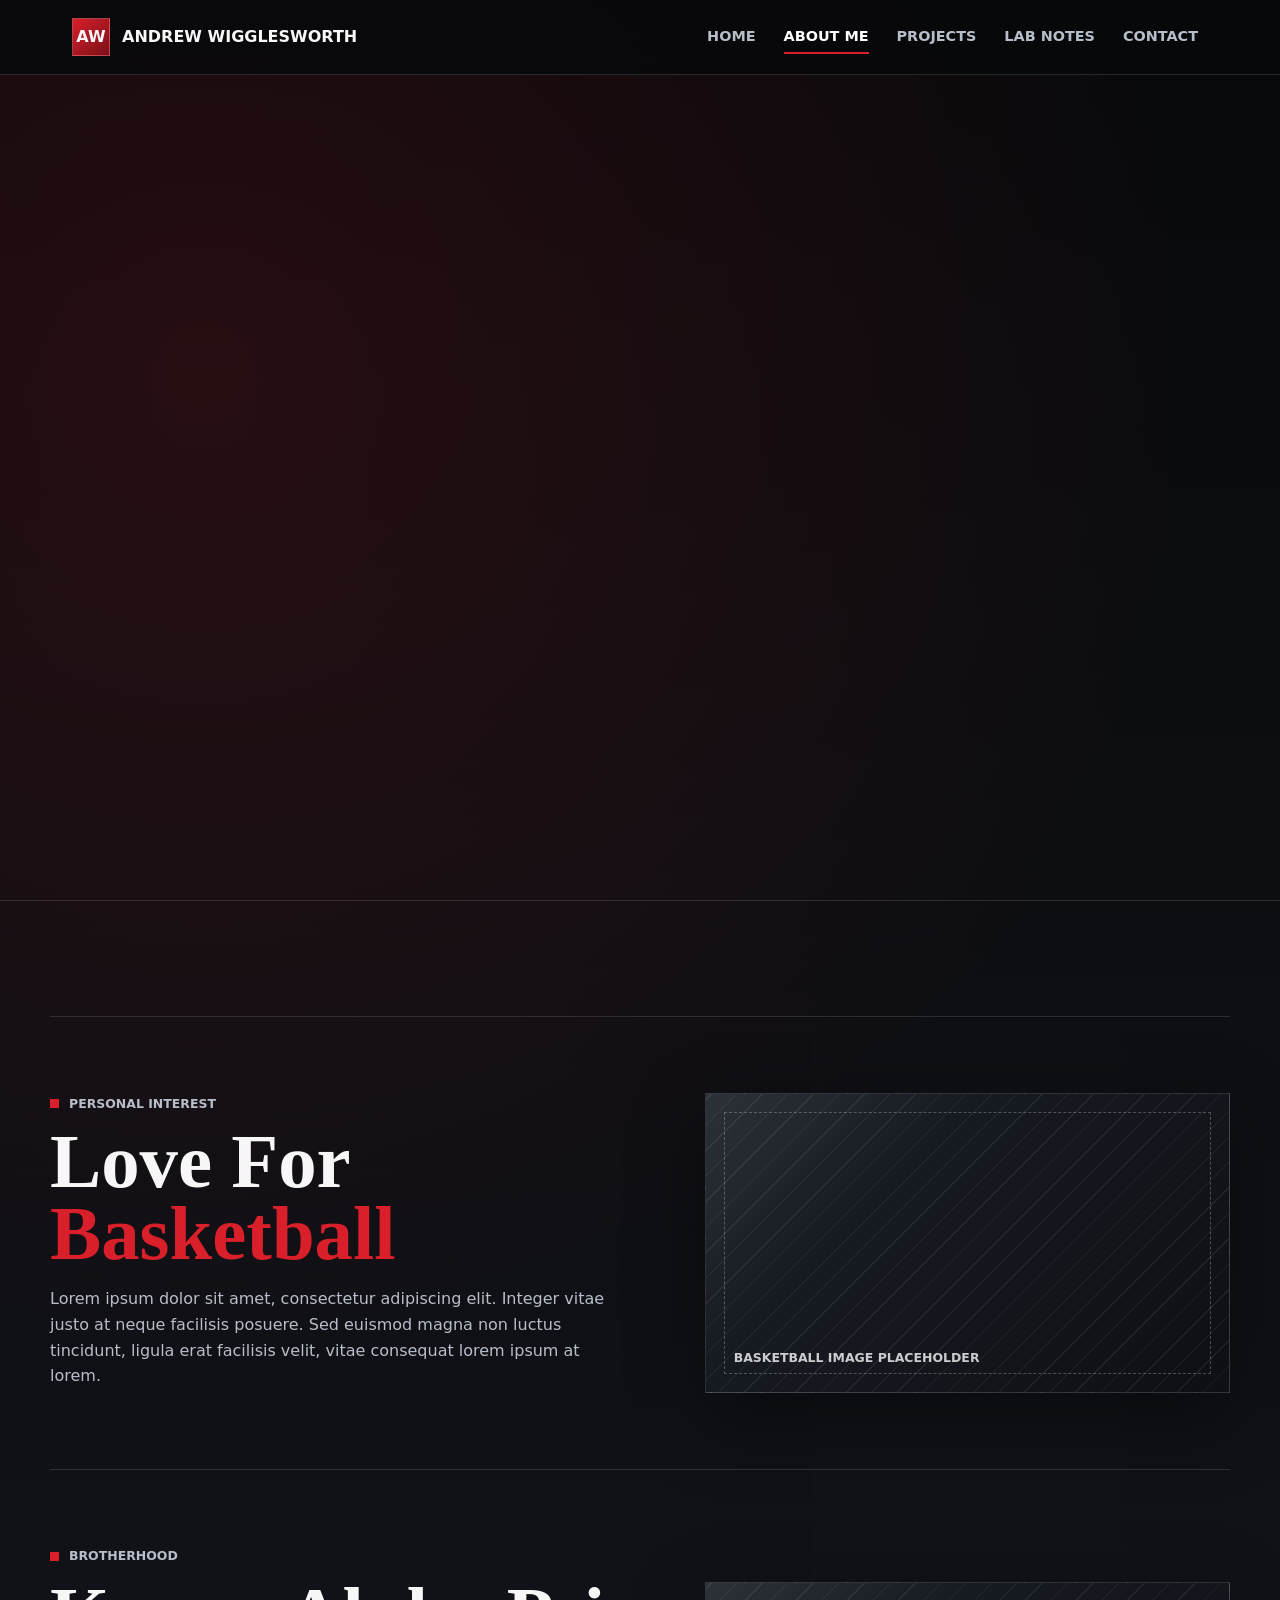
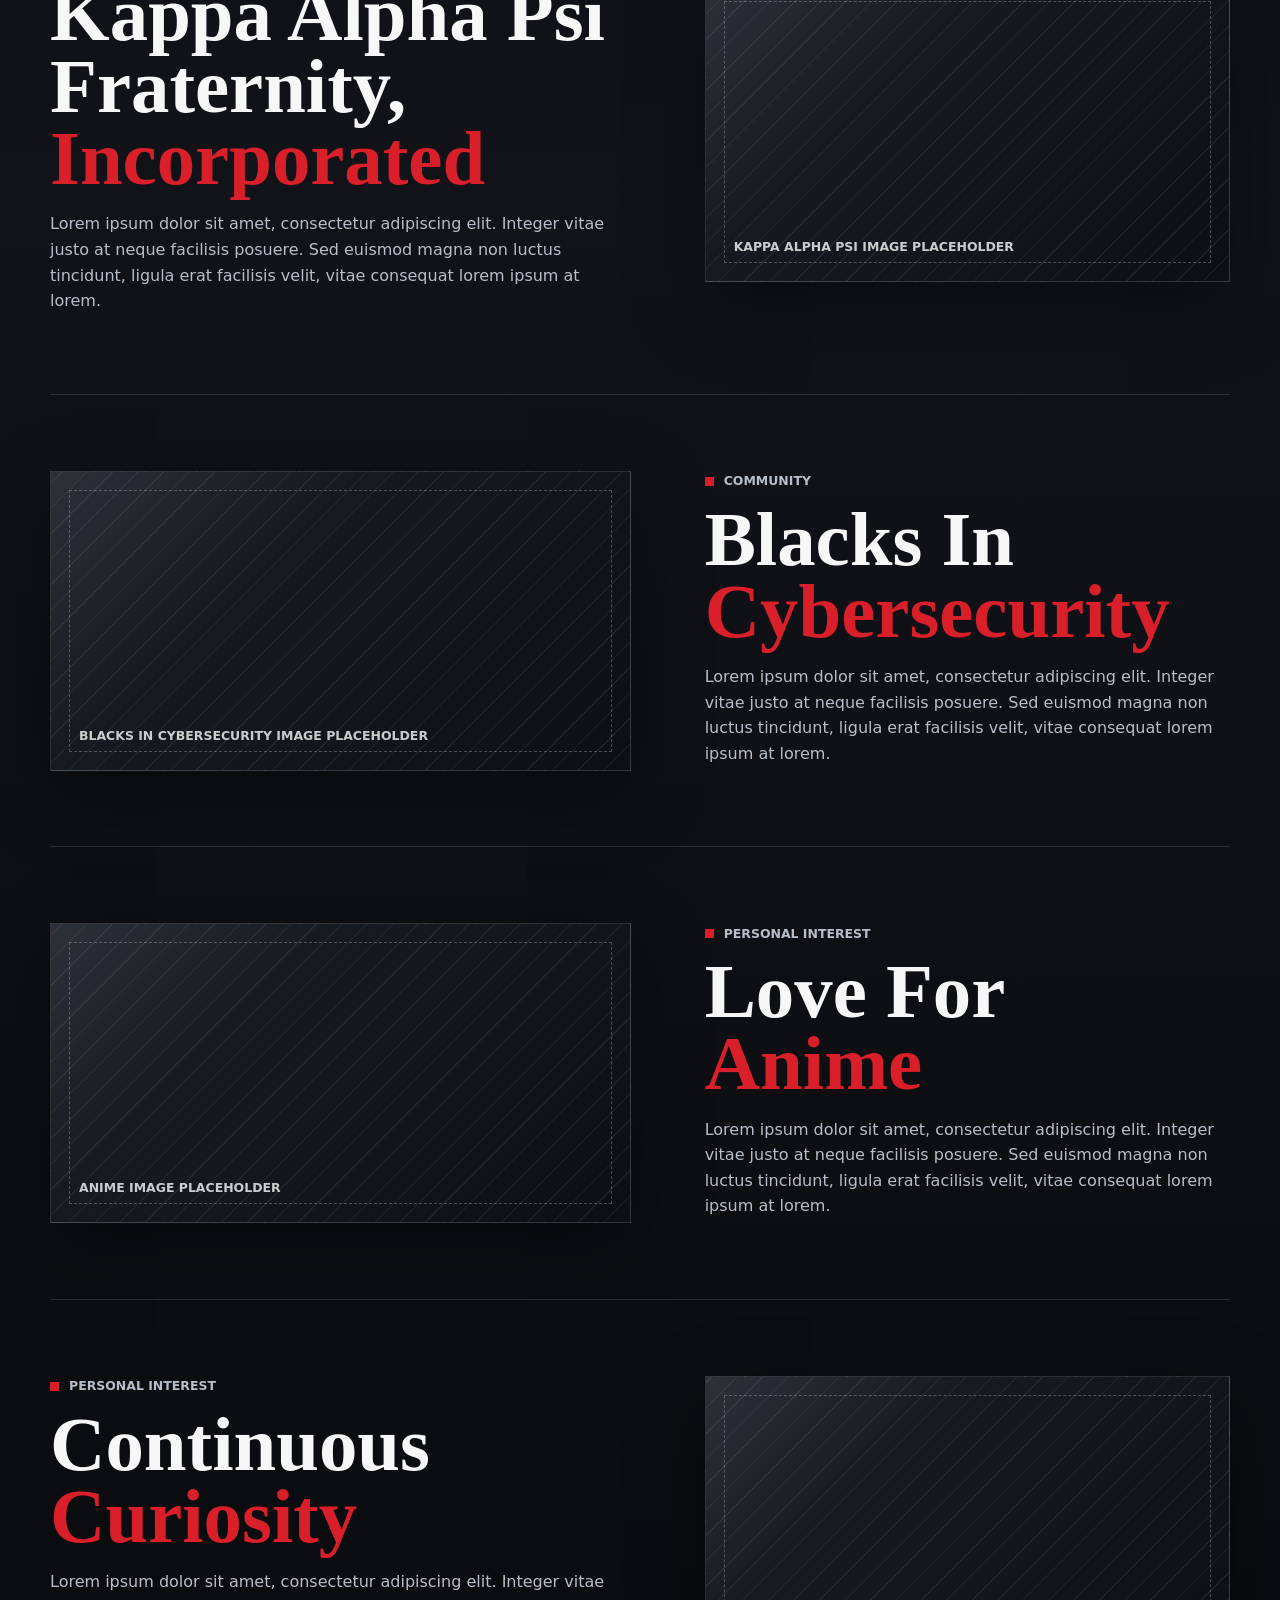
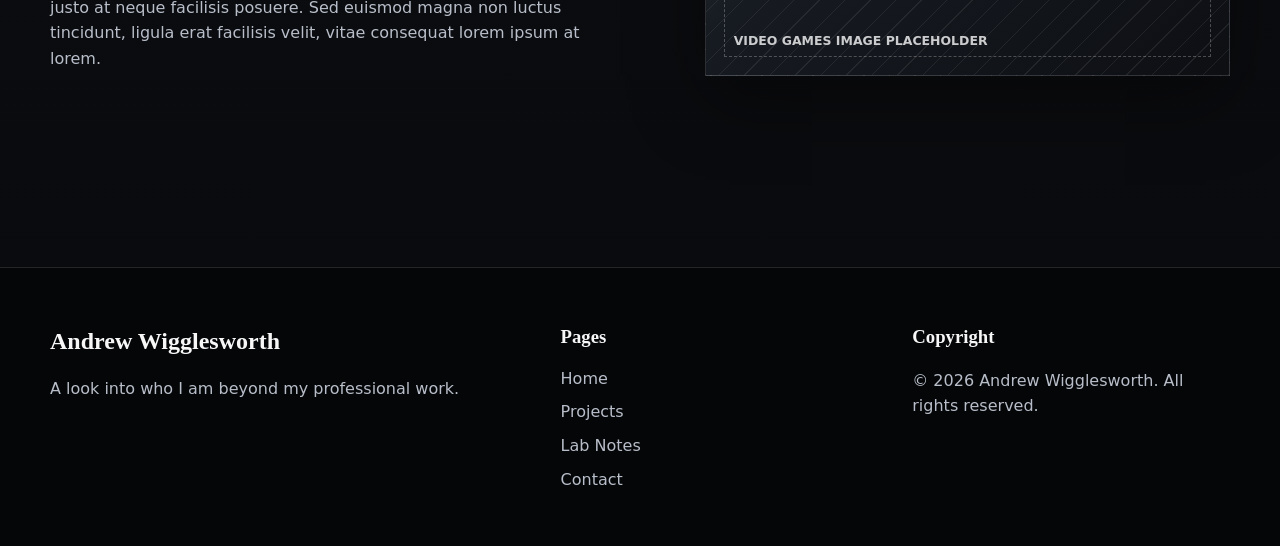
==== commit c19435c6: "Update about.html" ====
--- a/about.html
+++ b/about.html
@@ -74,6 +74,26 @@
         </article>
 
         <!-- "reverse" swaps the image and text positions on desktop. -->
+        <article class="feature-row">
+          <div class="feature-copy scroll-reveal">
+            <p class="eyebrow">Brotherhood</p>
+            <h2>Kappa Alpha Psi Fraternity, <span class="accent">Incorporated</span></h2>
+            <p>Lorem ipsum dolor sit amet, consectetur adipiscing elit. Integer vitae justo at neque facilisis posuere. Sed euismod magna non luctus tincidunt, ligula erat facilisis velit, vitae consequat lorem ipsum at lorem.</p>
+          </div>
+          <div class="feature-media scroll-reveal"><div class="placeholder-image" data-label="Kappa Alpha Psi image placeholder"></div>
+          </div>
+        </article>
+
+                <article class="feature-row reverse">
+          <div class="feature-copy scroll-reveal">
+            <p class="eyebrow">Community</p>
+            <h2>Blacks In <span class="accent">Cybersecurity</span></h2>
+            <p>Lorem ipsum dolor sit amet, consectetur adipiscing elit. Integer vitae justo at neque facilisis posuere. Sed euismod magna non luctus tincidunt, ligula erat facilisis velit, vitae consequat lorem ipsum at lorem.</p>
+          </div>
+          <div class="feature-media scroll-reveal"><div class="placeholder-image" data-label="Blacks In Cybersecurity image placeholder"></div>
+          </div>
+        </article>
+        
         <article class="feature-row reverse">
           <div class="feature-copy scroll-reveal">
             <p class="eyebrow">Personal interest</p>
@@ -87,30 +107,10 @@
         <article class="feature-row">
           <div class="feature-copy scroll-reveal">
             <p class="eyebrow">Personal interest</p>
-            <h2>Video <span class="accent">Games</span></h2>
+            <h2>Continuous <span class="accent">Curiosity</span></h2>
             <p>Lorem ipsum dolor sit amet, consectetur adipiscing elit. Integer vitae justo at neque facilisis posuere. Sed euismod magna non luctus tincidunt, ligula erat facilisis velit, vitae consequat lorem ipsum at lorem.</p>
           </div>
           <div class="feature-media scroll-reveal"><div class="placeholder-image" data-label="Video games image placeholder"></div>
-          </div>
-        </article>
-
-        <article class="feature-row reverse">
-          <div class="feature-copy scroll-reveal">
-            <p class="eyebrow">Community</p>
-            <h2>Blacks In <span class="accent">Cybersecurity</span></h2>
-            <p>Lorem ipsum dolor sit amet, consectetur adipiscing elit. Integer vitae justo at neque facilisis posuere. Sed euismod magna non luctus tincidunt, ligula erat facilisis velit, vitae consequat lorem ipsum at lorem.</p>
-          </div>
-          <div class="feature-media scroll-reveal"><div class="placeholder-image" data-label="Blacks In Cybersecurity image placeholder"></div>
-          </div>
-        </article>
-
-        <article class="feature-row">
-          <div class="feature-copy scroll-reveal">
-            <p class="eyebrow">Brotherhood</p>
-            <h2>Kappa Alpha Psi Fraternity, <span class="accent">Incorporated</span></h2>
-            <p>Lorem ipsum dolor sit amet, consectetur adipiscing elit. Integer vitae justo at neque facilisis posuere. Sed euismod magna non luctus tincidunt, ligula erat facilisis velit, vitae consequat lorem ipsum at lorem.</p>
-          </div>
-          <div class="feature-media scroll-reveal"><div class="placeholder-image" data-label="Kappa Alpha Psi image placeholder"></div>
           </div>
         </article>
       </div>
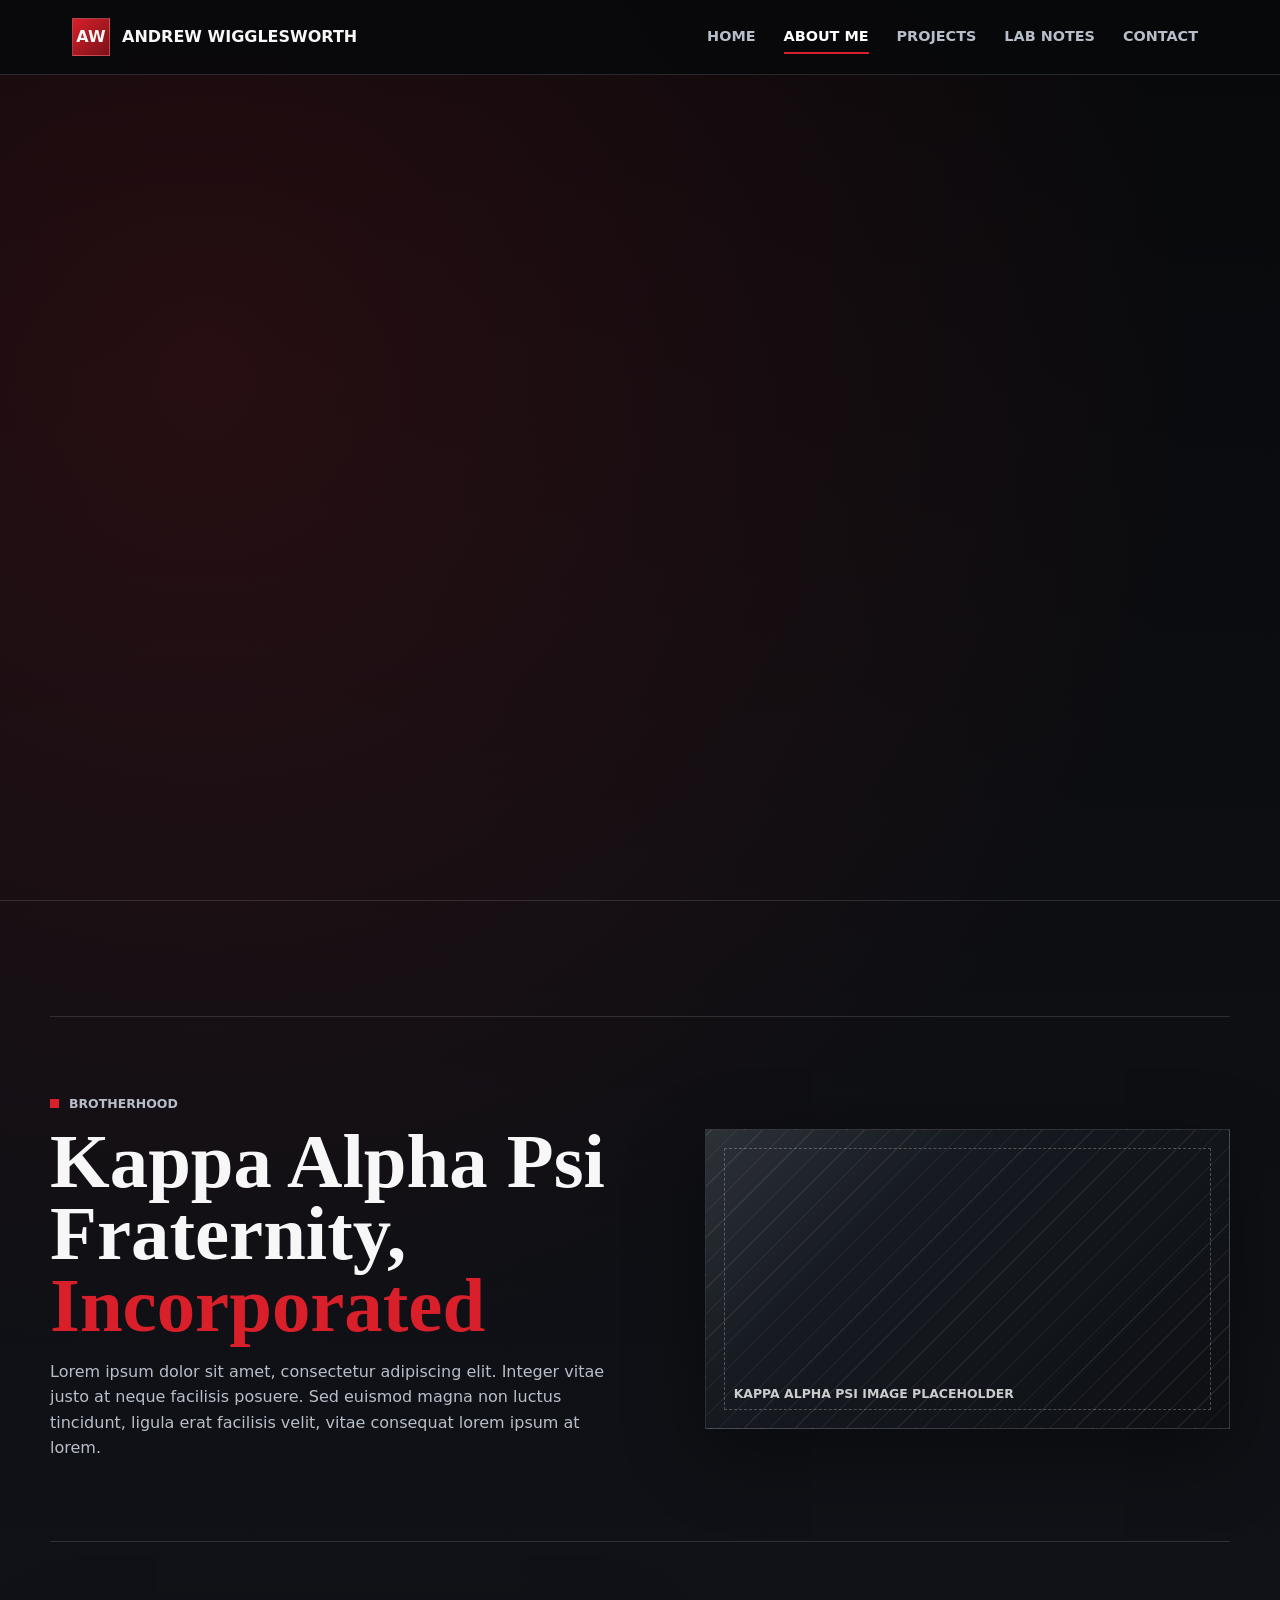
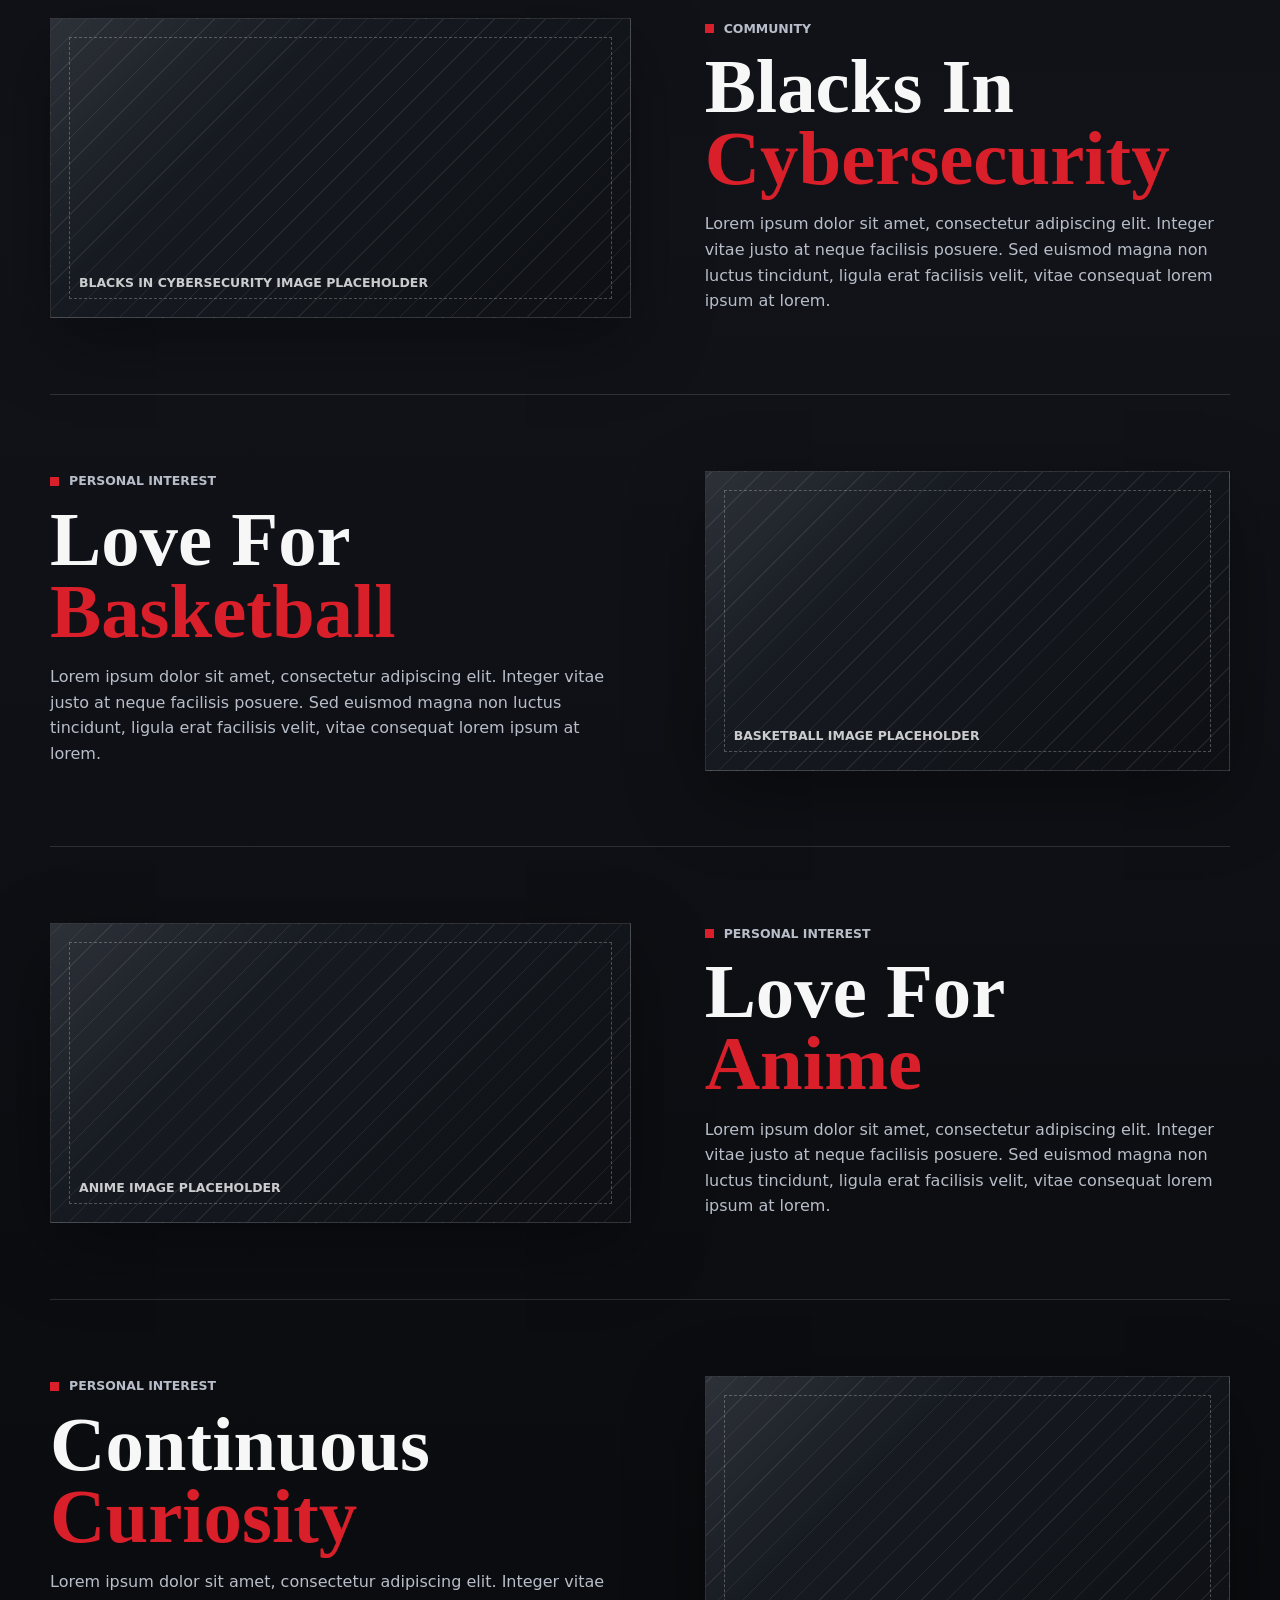
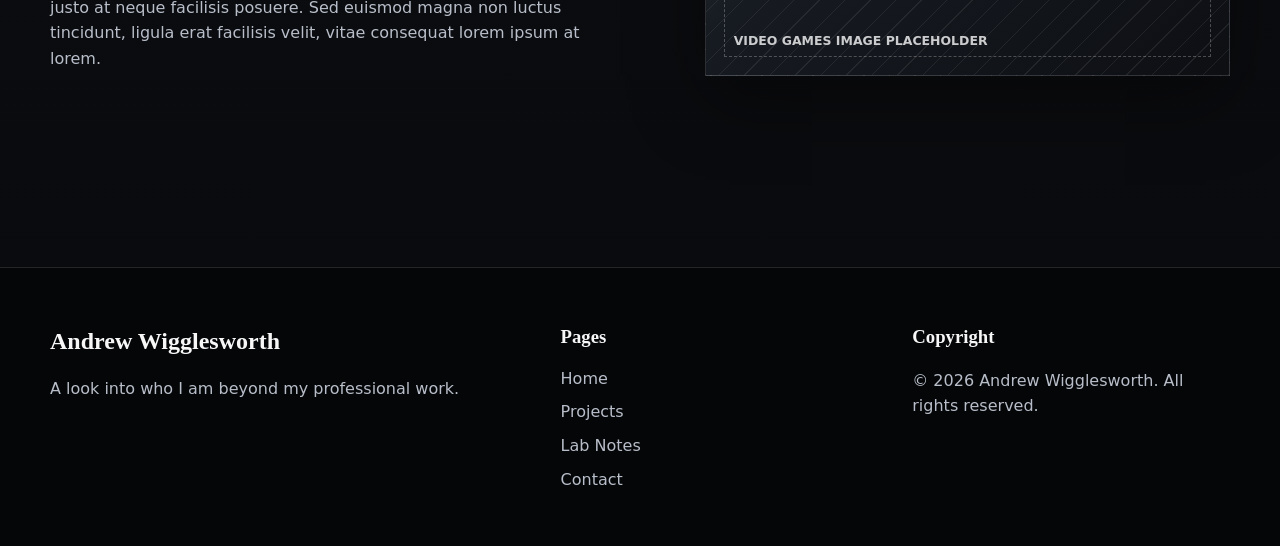
==== commit 5687594b: "Update about.html" ====
--- a/about.html
+++ b/about.html
@@ -66,16 +66,6 @@
         -->
         <article class="feature-row">
           <div class="feature-copy scroll-reveal">
-            <p class="eyebrow">Personal interest</p>
-            <h2>Love For <span class="accent">Basketball</span></h2>
-            <p>Lorem ipsum dolor sit amet, consectetur adipiscing elit. Integer vitae justo at neque facilisis posuere. Sed euismod magna non luctus tincidunt, ligula erat facilisis velit, vitae consequat lorem ipsum at lorem.</p>
-          </div>
-          <div class="feature-media scroll-reveal"><div class="placeholder-image" data-label="Basketball image placeholder"></div></div>
-        </article>
-
-        <!-- "reverse" swaps the image and text positions on desktop. -->
-        <article class="feature-row">
-          <div class="feature-copy scroll-reveal">
             <p class="eyebrow">Brotherhood</p>
             <h2>Kappa Alpha Psi Fraternity, <span class="accent">Incorporated</span></h2>
             <p>Lorem ipsum dolor sit amet, consectetur adipiscing elit. Integer vitae justo at neque facilisis posuere. Sed euismod magna non luctus tincidunt, ligula erat facilisis velit, vitae consequat lorem ipsum at lorem.</p>
@@ -83,8 +73,8 @@
           <div class="feature-media scroll-reveal"><div class="placeholder-image" data-label="Kappa Alpha Psi image placeholder"></div>
           </div>
         </article>
-
-                <article class="feature-row reverse">
+      <!-- "reverse" swaps the image and text positions on desktop. -->
+        <article class="feature-row reverse">
           <div class="feature-copy scroll-reveal">
             <p class="eyebrow">Community</p>
             <h2>Blacks In <span class="accent">Cybersecurity</span></h2>
@@ -92,6 +82,15 @@
           </div>
           <div class="feature-media scroll-reveal"><div class="placeholder-image" data-label="Blacks In Cybersecurity image placeholder"></div>
           </div>
+        </article>
+        
+        <article class="feature-row">
+          <div class="feature-copy scroll-reveal">
+            <p class="eyebrow">Personal interest</p>
+            <h2>Love For <span class="accent">Basketball</span></h2>
+            <p>Lorem ipsum dolor sit amet, consectetur adipiscing elit. Integer vitae justo at neque facilisis posuere. Sed euismod magna non luctus tincidunt, ligula erat facilisis velit, vitae consequat lorem ipsum at lorem.</p>
+          </div>
+          <div class="feature-media scroll-reveal"><div class="placeholder-image" data-label="Basketball image placeholder"></div></div>
         </article>
         
         <article class="feature-row reverse">
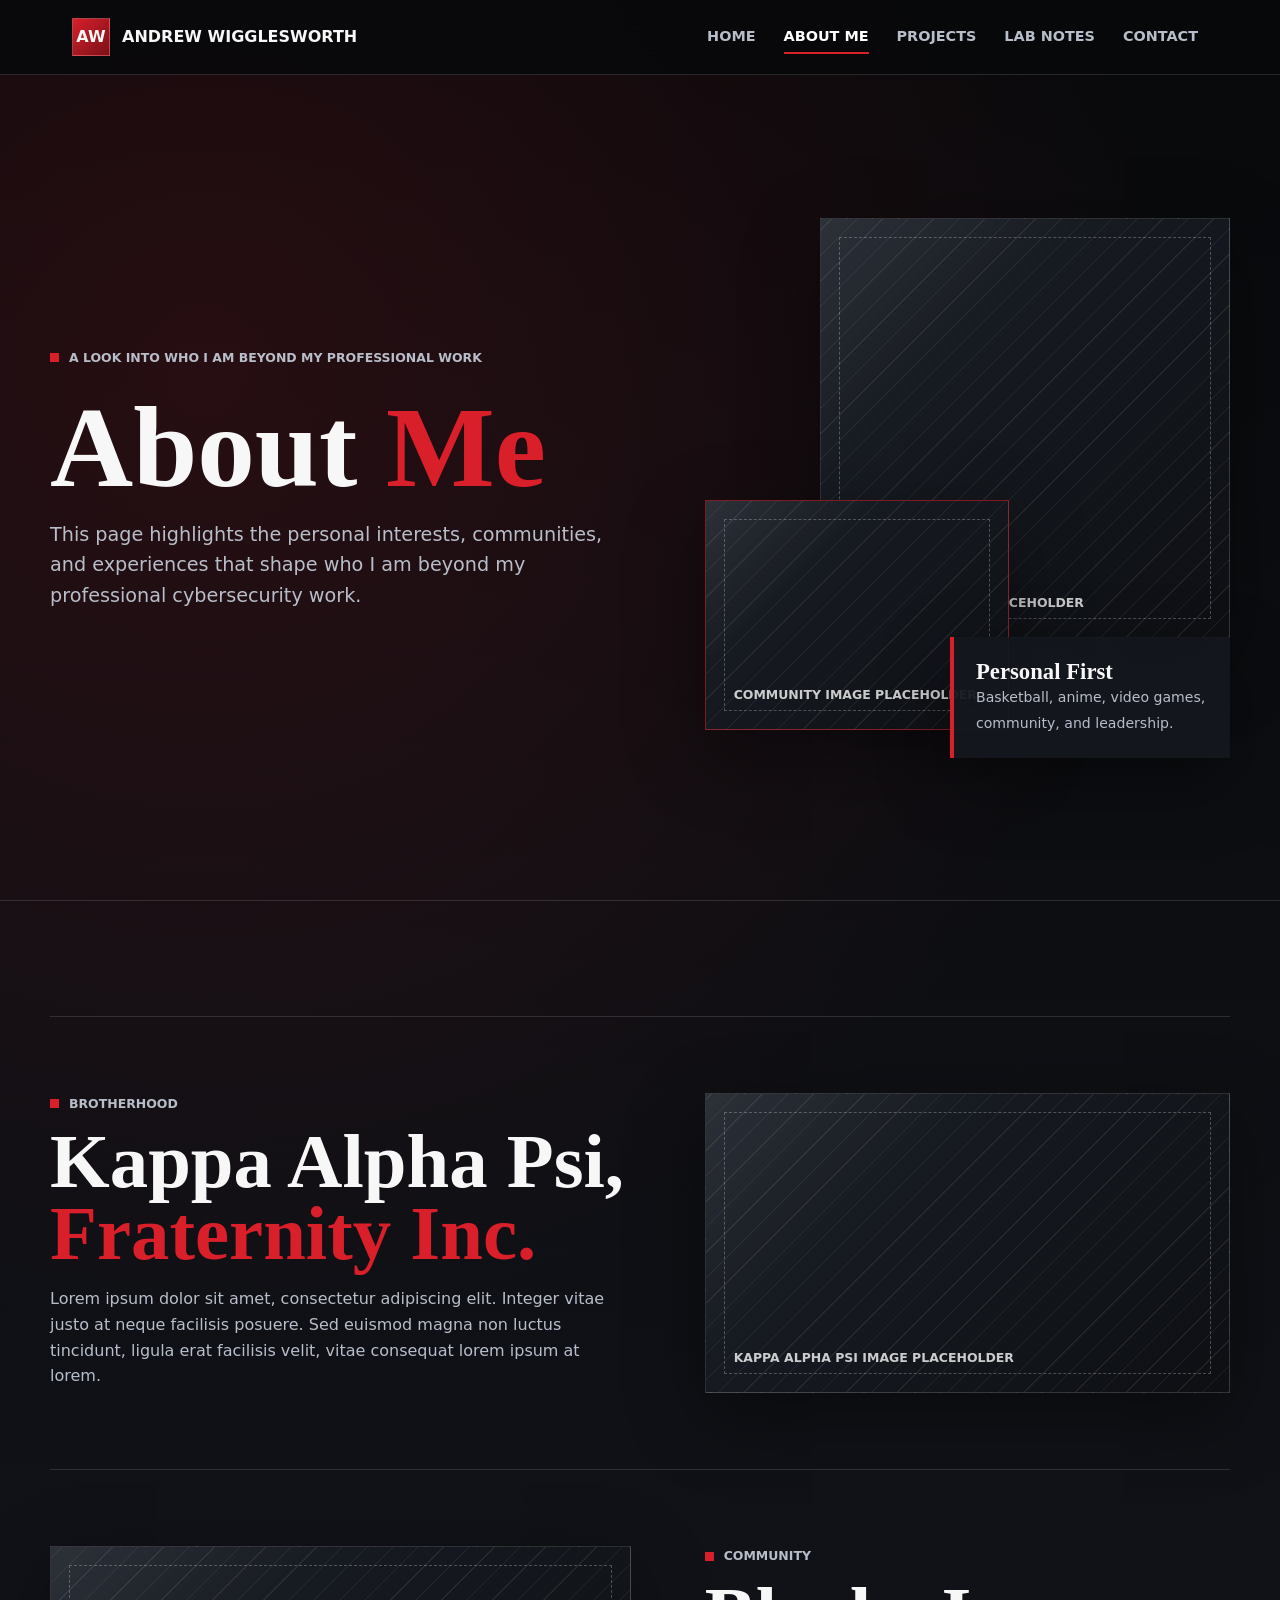
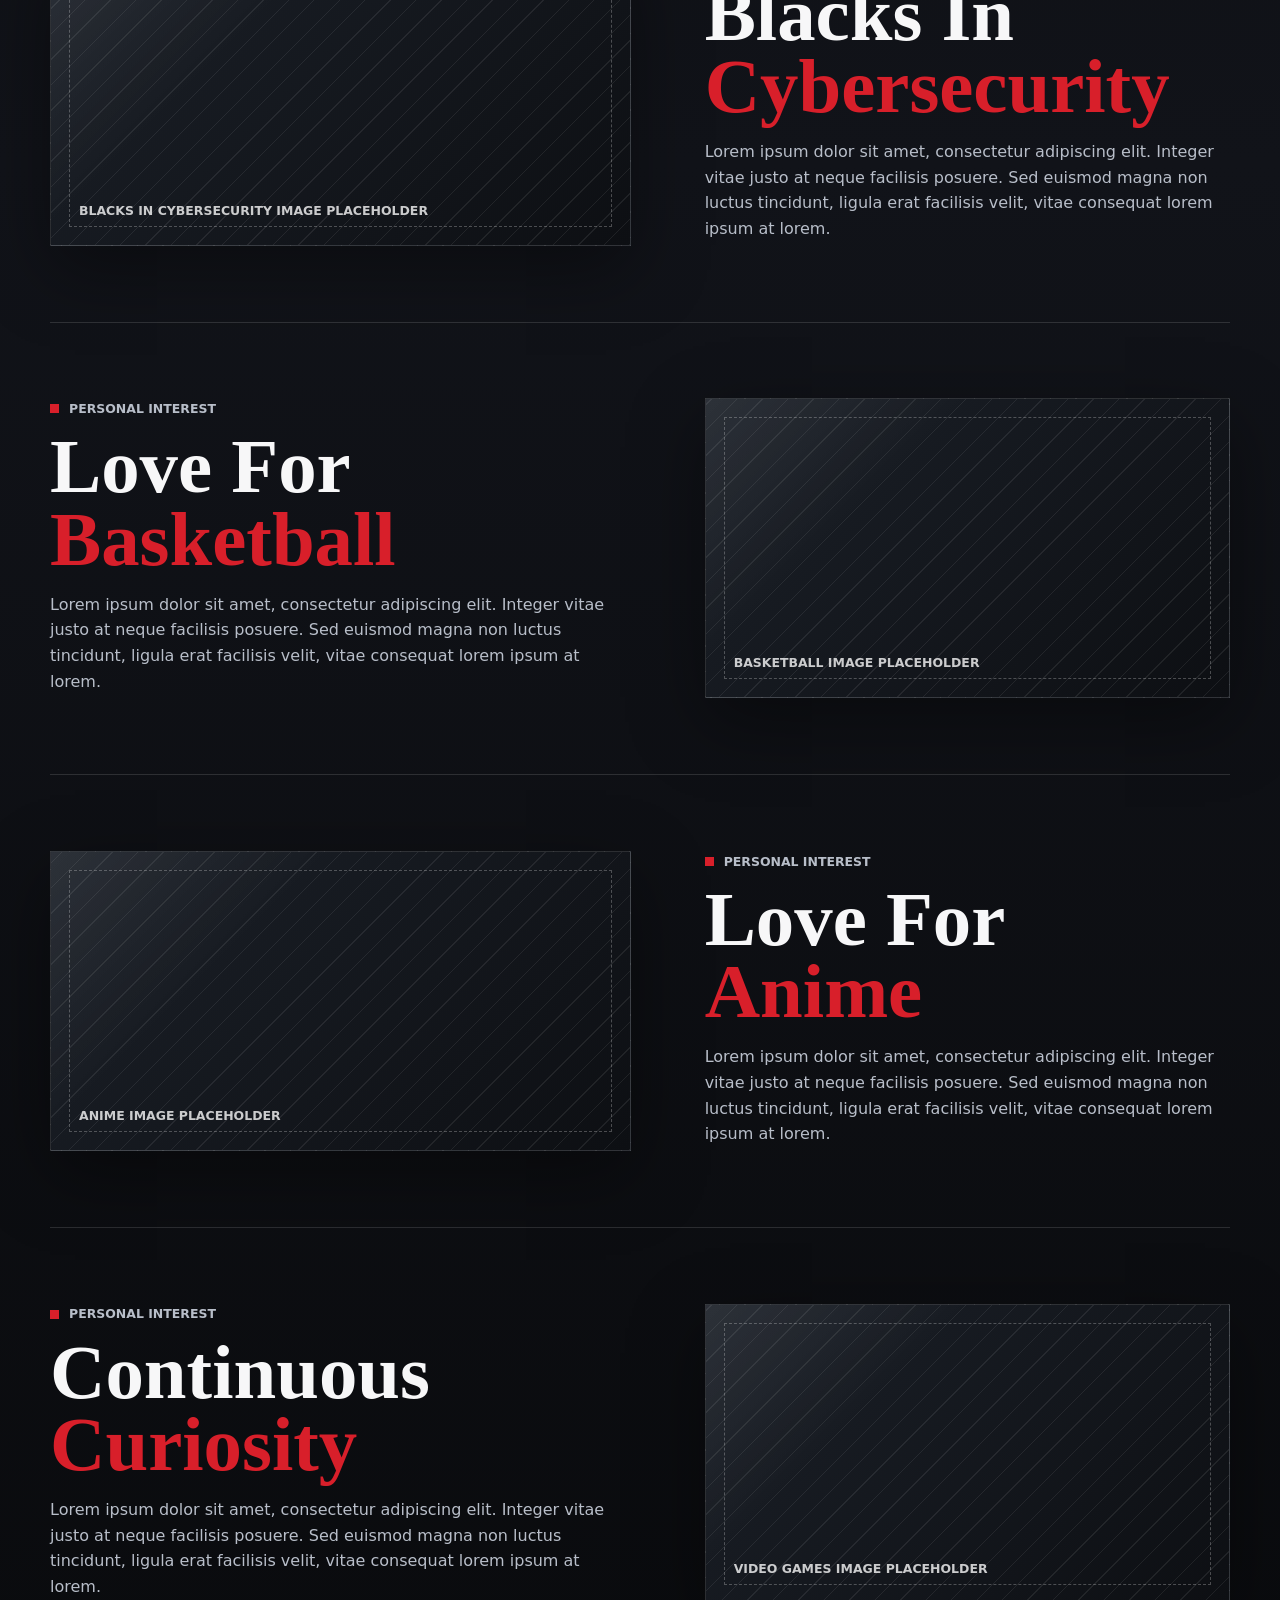
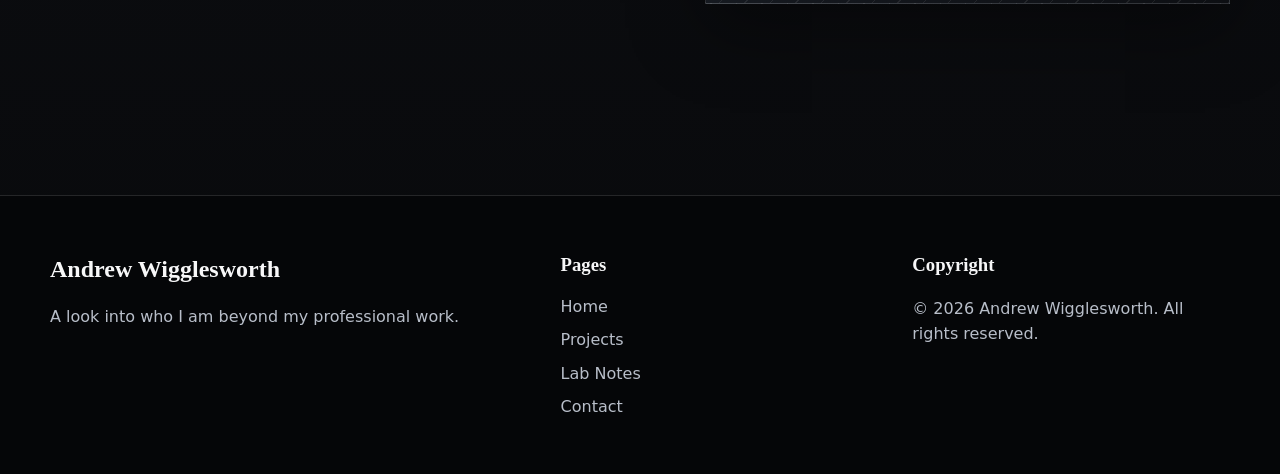
==== commit c41b85b2: "Update about.html" ====
--- a/about.html
+++ b/about.html
@@ -67,7 +67,7 @@
         <article class="feature-row">
           <div class="feature-copy scroll-reveal">
             <p class="eyebrow">Brotherhood</p>
-            <h2>Kappa Alpha Psi Fraternity, <span class="accent">Incorporated</span></h2>
+            <h2>Kappa Alpha Psi, <span class="accent">Fraternity Inc.</span></h2>
             <p>Lorem ipsum dolor sit amet, consectetur adipiscing elit. Integer vitae justo at neque facilisis posuere. Sed euismod magna non luctus tincidunt, ligula erat facilisis velit, vitae consequat lorem ipsum at lorem.</p>
           </div>
           <div class="feature-media scroll-reveal"><div class="placeholder-image" data-label="Kappa Alpha Psi image placeholder"></div>
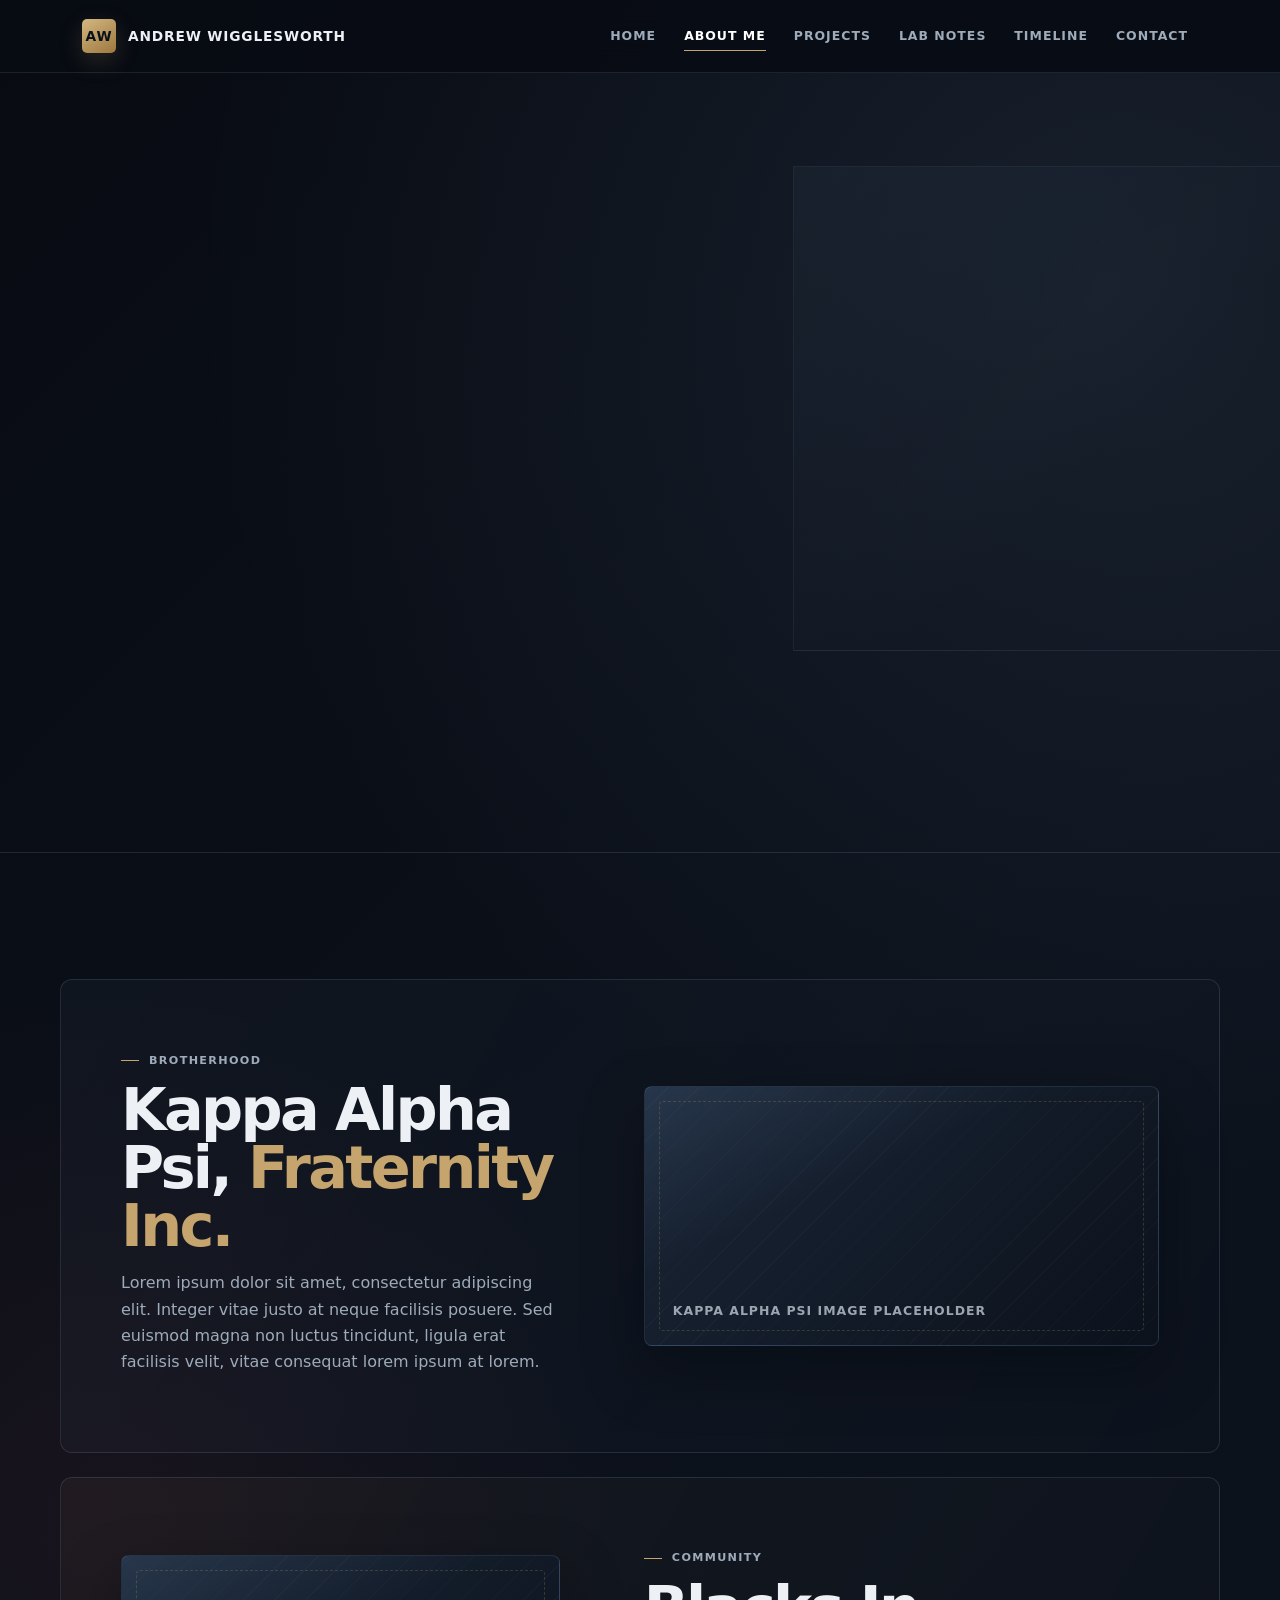
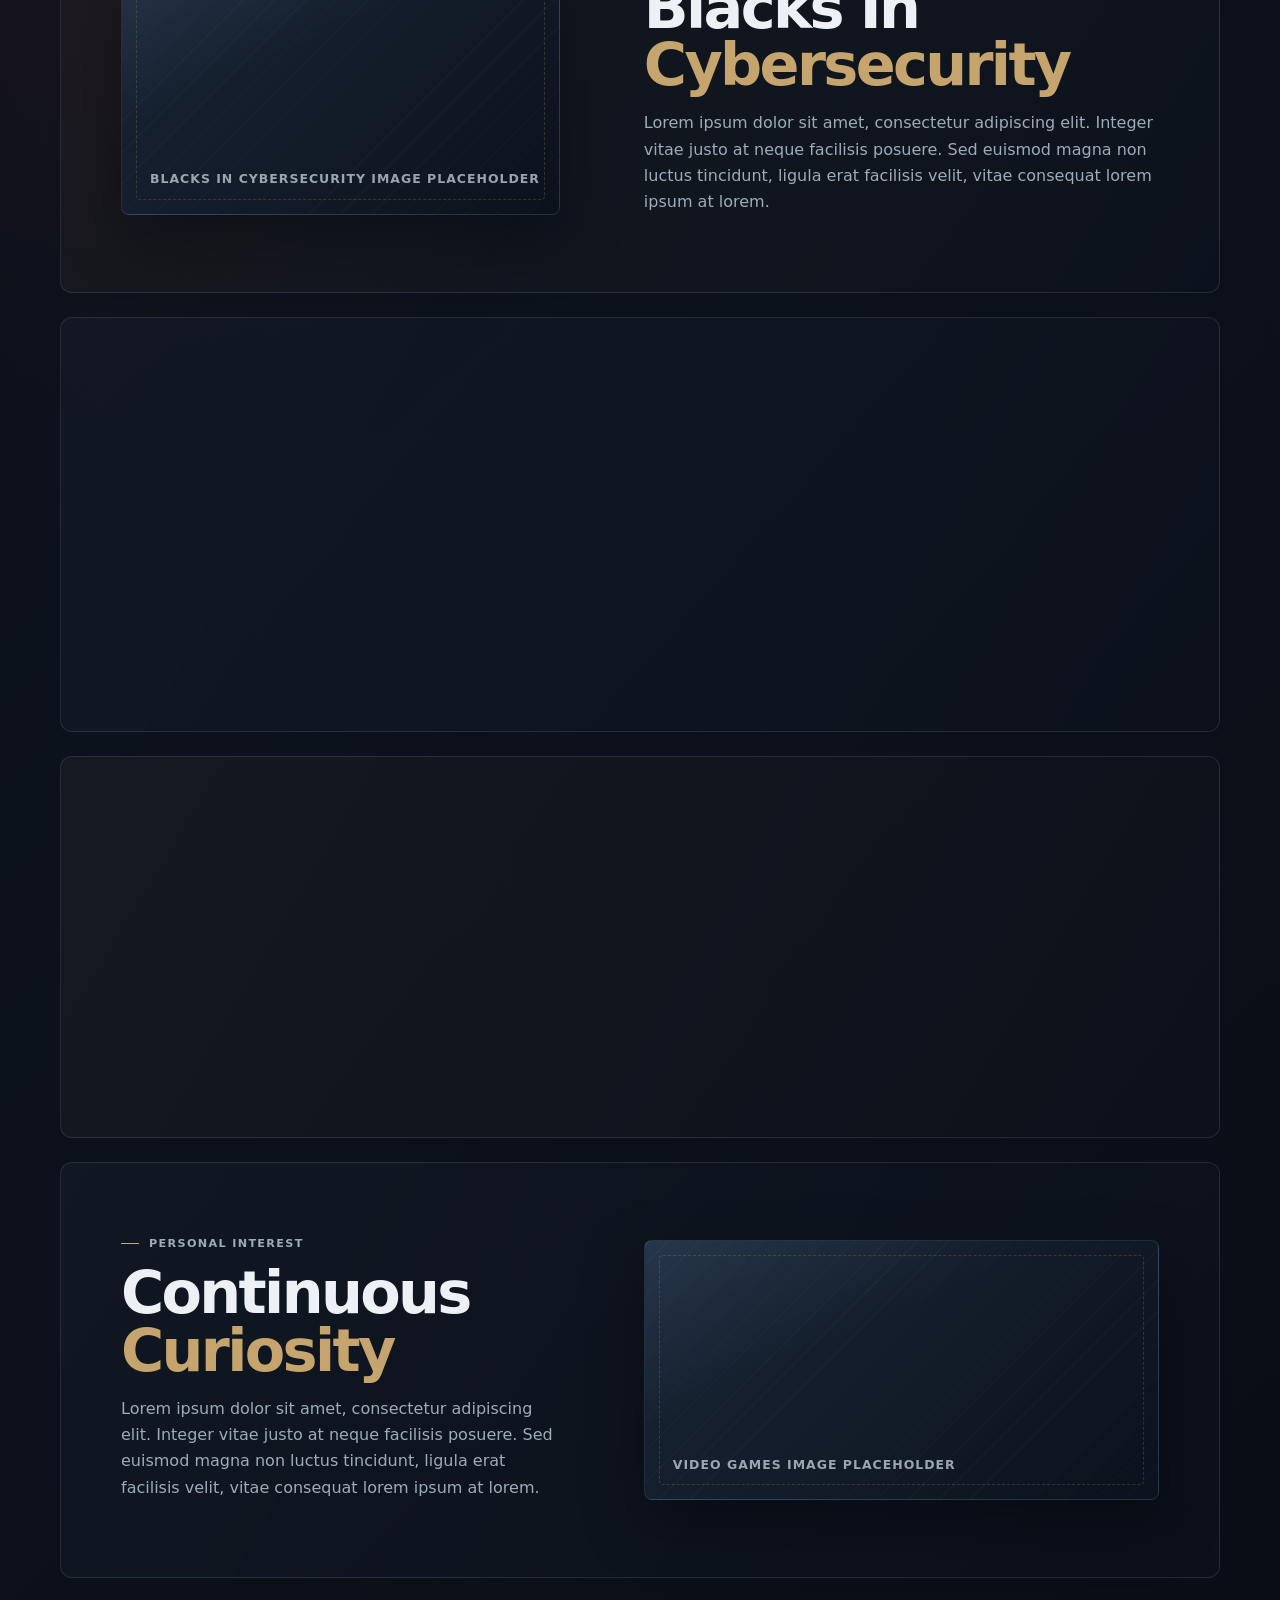
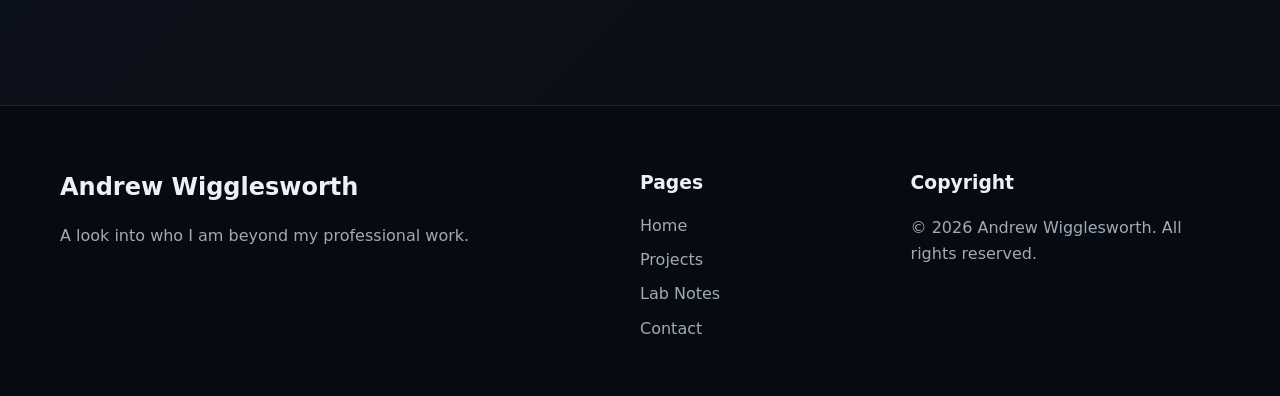
==== commit 3b53aa00: "Update about.html added timeline in nav" ====
--- a/about.html
+++ b/about.html
@@ -28,6 +28,7 @@
         <a href="about.html">About Me</a>
         <a href="projects.html">Projects</a>
         <a href="lab-notes.html">Lab Notes</a>
+        <a href="timeline.html">TimeLine</a>
         <!-- <a href="blog.html">Blog</a> -->
         <a href="contact.html">Contact</a>
       </nav>
--- a/style.css
+++ b/style.css
@@ -20,17 +20,18 @@
     Variables store reusable colors and dimensions.
     Change a value here to update that value throughout the website.
   */
-  --bg: #08090b;                          /* Main background color */
-  --panel: #14171d;                       /* Standard panel background */
-  --panel-strong: #1b2028;                /* Lighter panel background */
-  --text: #f7f7f8;                        /* Main text color */
-  --muted: #b8bec9;                       /* Paragraph/secondary text */
-  --line: rgba(255, 255, 255, 0.13);      /* Subtle borders */
-  --red: #d81f2a;                         /* Main red accent */
-  --red-soft: rgba(216, 31, 42, 0.16);    /* Transparent red accent */
+  --bg: #090b0f;                          /* Main background color */
+  --panel: #11151b;                       /* Standard panel background */
+  --panel-strong: #171c24;                /* Lighter panel background */
+  --text: #f2f3f5;                        /* Main text color */
+  --muted: #a6adb8;                       /* Paragraph/secondary text */
+  --line: rgba(255, 255, 255, 0.10);      /* Subtle borders */
+  --red: #c72b36;                         /* Main red accent */
+  --red-soft: rgba(199, 43, 54, 0.12);    /* Transparent red accent */
   --white: #ffffff;
-  --max: 1180px;                          /* Maximum content width */
-  --shadow: 0 24px 70px rgba(0, 0, 0, 0.38);
+  --max: 1120px;                          /* Maximum content width */
+  --radius: 8px;
+  --shadow: 0 18px 48px rgba(0, 0, 0, 0.32);
 }
 
 /* Makes element width include its padding and border. */
@@ -49,12 +50,12 @@
 
   /* Creates the dark layered background with subtle red lighting. */
   background:
-    radial-gradient(circle at 16% 10%, rgba(216, 31, 42, 0.14), transparent 28%),
-    linear-gradient(180deg, #08090b 0%, #111319 48%, #08090b 100%);
+    radial-gradient(circle at 12% 4%, rgba(199, 43, 54, 0.08), transparent 26%),
+    linear-gradient(180deg, #090b0f 0%, #0d1015 52%, #090b0f 100%);
 
   color: var(--text);
   font-family: Inter, ui-sans-serif, system-ui, -apple-system, BlinkMacSystemFont, "Segoe UI", sans-serif;
-  line-height: 1.6;
+  line-height: 1.65;
 
   /*
     The page starts transparent and slightly lower.
@@ -89,14 +90,14 @@
   top: 0;
   z-index: 20;      /* Keeps the header above other content. */
   border-bottom: 1px solid var(--line);
-  background: rgba(8, 9, 11, 0.86);
-  backdrop-filter: blur(18px);
+  background: rgba(9, 11, 15, 0.88);
+  backdrop-filter: blur(16px);
 }
 
 /* Centers and aligns the brand, mobile button, and nav links. */
 .nav-wrap {
   max-width: var(--max);
-  min-height: 74px;
+  min-height: 68px;
   margin: 0 auto;
   padding: 0 22px;
   display: flex;
@@ -110,17 +111,20 @@
   display: inline-flex;
   align-items: center;
   gap: 12px;
-  font-weight: 900;
+  font-size: 0.86rem;
+  font-weight: 700;
+  letter-spacing: 0.06em;
   text-transform: uppercase;
 }
 
 .brand-mark {
-  width: 38px;
-  height: 38px;
+  width: 34px;
+  height: 34px;
   display: grid;
   place-items: center;
   background: linear-gradient(135deg, var(--red), #7a1118);
   border: 1px solid rgba(255, 255, 255, 0.2);
+  border-radius: 5px;
 }
 
 /* ===== MOBILE MENU BUTTON ===== */
@@ -176,9 +180,10 @@
   color: var(--muted);
 
   /* CHANGE THIS to adjust navigation text size. */
-  font-size: 0.9rem;
-
-  font-weight: 800;
+  font-size: 0.78rem;
+
+  font-weight: 700;
+  letter-spacing: 0.08em;
   text-transform: uppercase;
   transition: color 200ms ease;
 }
@@ -216,8 +221,8 @@
 
 /* ===== HERO SECTION ===== */
 .hero {
-  min-height: calc(100vh - 74px); /* Full viewport minus header height */
-  padding: clamp(54px, 8vw, 94px) 22px;
+  min-height: min(820px, calc(100vh - 68px));
+  padding: clamp(68px, 8vw, 104px) 22px;
   display: grid;
   align-items: center;
   border-bottom: 1px solid var(--line);
@@ -233,8 +238,8 @@
   max-width: var(--max);
   margin: 0 auto;
   display: grid;
-  grid-template-columns: 1.05fr 0.95fr;
-  gap: clamp(34px, 6vw, 74px);
+  grid-template-columns: 1.08fr 0.92fr;
+  gap: clamp(44px, 7vw, 84px);
   align-items: center;
 }
 
@@ -246,17 +251,19 @@
   color: var(--muted);
 
   /* CHANGE THIS to adjust eyebrow/label text size. */
-  font-size: 0.78rem;
-
-  font-weight: 900;
+  font-size: 0.7rem;
+
+  font-weight: 700;
+  letter-spacing: 0.12em;
   text-transform: uppercase;
 }
 
 /* Adds the red square before eyebrow text. */
 .eyebrow::before {
   content: "";
-  width: 9px;
-  height: 9px;
+  width: 7px;
+  height: 7px;
+  border-radius: 2px;
   background: var(--red);
 }
 
@@ -269,10 +276,10 @@
     CHANGE THIS to adjust main hero title size.
     clamp(minimum, responsive preference, maximum)
   */
-  font-size: clamp(3.2rem, 9vw, 8rem);
-
-  line-height: 0.9;
-  letter-spacing: 0;
+  font-size: clamp(3rem, 6.8vw, 6.25rem);
+
+  line-height: 0.94;
+  letter-spacing: -0.035em;
 }
 
 /* Colors selected heading words red. */
@@ -288,7 +295,7 @@
   color: var(--muted);
 
   /* CHANGE THIS to adjust hero paragraph text size. */
-  font-size: clamp(1rem, 1.6vw, 1.2rem);
+  font-size: clamp(0.98rem, 1.3vw, 1.08rem);
 }
 
 /* ===== BUTTONS ===== */
@@ -296,12 +303,15 @@
   display: inline-flex;
   align-items: center;
   justify-content: center;
-  min-height: 46px;
-  padding: 0 18px;
+  min-height: 43px;
+  padding: 0 17px;
   border: 1px solid rgba(255, 255, 255, 0.18);
   background: var(--red);
   color: var(--white);
-  font-weight: 900;
+  border-radius: 5px;
+  font-size: 0.76rem;
+  font-weight: 700;
+  letter-spacing: 0.08em;
   text-transform: uppercase;
   transition: transform 200ms ease, background 200ms ease;
 }
@@ -329,7 +339,7 @@
 /* ===== HERO IMAGE STACK ===== */
 .hero-media {
   position: relative;
-  min-height: 540px;
+  min-height: 470px;
 }
 
 /*
@@ -338,13 +348,14 @@
 */
 .placeholder-image {
   position: relative;
-  min-height: 300px;
+  min-height: 260px;
   overflow: hidden;
   border: 1px solid var(--line);
   background:
-    linear-gradient(135deg, rgba(255, 255, 255, 0.08), transparent 32%),
-    repeating-linear-gradient(-45deg, rgba(255, 255, 255, 0.075) 0 1px, transparent 1px 18px),
-    linear-gradient(135deg, #1b2028, #0d0f13);
+    linear-gradient(135deg, rgba(255, 255, 255, 0.05), transparent 34%),
+    repeating-linear-gradient(-45deg, rgba(255, 255, 255, 0.04) 0 1px, transparent 1px 20px),
+    linear-gradient(135deg, #171c24, #0d1015);
+  border-radius: var(--radius);
   box-shadow: var(--shadow);
 }
 
@@ -352,8 +363,9 @@
 .placeholder-image::before {
   content: "";
   position: absolute;
-  inset: 18px;
-  border: 1px dashed rgba(255, 255, 255, 0.25);
+  inset: 14px;
+  border: 1px dashed rgba(255, 255, 255, 0.18);
+  border-radius: 4px;
 }
 
 /* Displays the HTML data-label value inside the placeholder. */
@@ -364,14 +376,15 @@
   bottom: 24px;
   color: rgba(255, 255, 255, 0.78);
   font-size: 0.78rem;
-  font-weight: 900;
+  font-weight: 700;
+  letter-spacing: 0.08em;
   text-transform: uppercase;
 }
 
 /* Makes the first hero placeholder large and right-aligned. */
 .hero-media .placeholder-image:first-child {
-  min-height: 420px;
-  width: 78%;
+  min-height: 350px;
+  width: 76%;
   margin-left: auto;
 }
 
@@ -380,8 +393,8 @@
   position: absolute;
   left: 0;
   bottom: 28px;
-  width: 58%;
-  min-height: 230px;
+  width: 54%;
+  min-height: 190px;
   border-color: rgba(216, 31, 42, 0.56);
 }
 
@@ -390,17 +403,19 @@
   position: absolute;
   right: 0;
   bottom: 0;
-  width: min(280px, 74%);
-  padding: 22px;
-  border-left: 4px solid var(--red);
+  width: min(264px, 74%);
+  padding: 18px;
+  border: 1px solid var(--line);
+  border-left: 3px solid var(--red);
   background: rgba(20, 23, 29, 0.94);
+  border-radius: 0 var(--radius) var(--radius) 0;
   box-shadow: var(--shadow);
 }
 
 .caption-card strong {
   display: block;
   font-family: Georgia, "Times New Roman", serif;
-  font-size: 1.42rem;
+  font-size: 1.18rem;
   line-height: 1.12;
 }
 
@@ -411,7 +426,7 @@
 
 /* ===== STANDARD PAGE SECTIONS ===== */
 .section {
-  padding: clamp(70px, 9vw, 126px) 22px;
+  padding: clamp(68px, 8vw, 108px) 22px;
 }
 
 .section-inner {
@@ -438,9 +453,9 @@
 .cta-band h2 {
   margin: 0;
   font-family: Georgia, "Times New Roman", serif;
-  font-size: clamp(2.4rem, 6vw, 5.8rem);
-  line-height: 0.94;
-  letter-spacing: 0;
+  font-size: clamp(2.2rem, 4.6vw, 4.4rem);
+  line-height: 0.98;
+  letter-spacing: -0.025em;
 }
 
 /* Shared muted paragraph/link color. */
@@ -503,15 +518,16 @@
 .mini-card,
 .contact-card {
   min-height: 178px;
-  padding: 24px;
+  padding: 22px;
   border: 1px solid var(--line);
   background: linear-gradient(180deg, rgba(255, 255, 255, 0.055), rgba(255, 255, 255, 0.015));
+  border-radius: var(--radius);
   transition: transform 220ms ease, border-color 220ms ease, background 220ms ease;
 }
 
 .mini-card:hover,
 .contact-card:hover {
-  transform: translateY(-5px);
+  transform: translateY(-3px);
   border-color: rgba(216, 31, 42, 0.62);
   background: linear-gradient(180deg, rgba(216, 31, 42, 0.14), rgba(255, 255, 255, 0.015));
 }
@@ -522,7 +538,7 @@
   font-family: Georgia, "Times New Roman", serif;
 
   /* CHANGE THIS to resize headings inside cards. */
-  font-size: 1.65rem;
+  font-size: 1.4rem;
 
   line-height: 1.1;
 }
@@ -530,7 +546,7 @@
 /* Alternate full-width section background. */
 .band {
   background:
-    linear-gradient(90deg, rgba(216, 31, 42, 0.22), transparent 44%),
+    linear-gradient(90deg, rgba(199, 43, 54, 0.12), transparent 44%),
     var(--panel);
   border-top: 1px solid var(--line);
   border-bottom: 1px solid var(--line);
@@ -621,6 +637,7 @@
   padding: 24px;
   border: 1px solid var(--line);
   background: linear-gradient(180deg, rgba(255, 255, 255, 0.055), rgba(255, 255, 255, 0.015));
+  border-radius: var(--radius);
 }
 
 .blog-feed-header {
@@ -632,7 +649,7 @@
   font-family: Georgia, "Times New Roman", serif;
 
   /* CHANGE THIS to resize X Feed and Medium Blog headings. */
-  font-size: clamp(2rem, 4vw, 3.8rem);
+  font-size: clamp(1.8rem, 3vw, 2.8rem);
 
   line-height: 0.96;
 }
@@ -675,12 +692,13 @@
   margin-bottom: 16px;
   border: 1px solid var(--line);
   background: #0c0e12;
+  border-radius: 6px;
 }
 
 .manual-post h3 {
   margin: 0 0 10px;
   font-family: Georgia, "Times New Roman", serif;
-  font-size: 1.55rem;
+  font-size: 1.35rem;
 }
 
 .manual-post p {
@@ -697,7 +715,7 @@
   /* Change nav links from a desktop row to a hidden dropdown. */
   .site-nav {
     position: absolute;
-    top: 74px;
+    top: 68px;
     left: 0;
     right: 0;
     display: grid;
@@ -744,7 +762,7 @@
   }
 
   .hero-media {
-    min-height: 430px;
+    min-height: 390px;
   }
 
   .blog-feed-panel {
@@ -776,7 +794,7 @@
 
   /* CHANGE THIS to adjust hero title size specifically on phones. */
   .display-title {
-    font-size: clamp(3.1rem, 17vw, 5.1rem);
+    font-size: clamp(2.75rem, 14vw, 4.4rem);
   }
 
   /* Stack hero visuals instead of overlapping them. */
@@ -817,3 +835,348 @@
     transform: none;
   }
 }
+
+/* ===== 2026 EDITORIAL REDESIGN =====
+   A broader professional palette and a more structured, asymmetric layout. */
+:root {
+  --bg: #080b12;
+  --panel: #101722;
+  --panel-strong: #172233;
+  --text: #edf1f5;
+  --muted: #9eabba;
+  --line: rgba(156, 176, 199, 0.16);
+  --red: #c94b57;
+  --red-soft: rgba(201, 75, 87, 0.12);
+  --blue: #6f91b7;
+  --blue-soft: rgba(111, 145, 183, 0.12);
+  --gold: #c5a46d;
+  --gold-soft: rgba(197, 164, 109, 0.12);
+  --max: 1160px;
+  --shadow: 0 24px 60px rgba(2, 5, 10, 0.38);
+}
+
+body {
+  background:
+    radial-gradient(circle at 86% 8%, rgba(111, 145, 183, 0.13), transparent 26%),
+    radial-gradient(circle at 8% 42%, rgba(201, 75, 87, 0.07), transparent 22%),
+    linear-gradient(135deg, #080b12 0%, #0c121c 50%, #090d15 100%);
+}
+
+.site-header {
+  border-bottom-color: rgba(156, 176, 199, 0.14);
+  background: rgba(8, 12, 19, 0.9);
+}
+
+.nav-wrap {
+  min-height: 72px;
+}
+
+.brand-mark {
+  color: #09101a;
+  background: linear-gradient(145deg, #d3b77f, #9d7840);
+  border: 0;
+  box-shadow: 0 8px 24px rgba(197, 164, 109, 0.18);
+}
+
+.site-nav a::after {
+  height: 1px;
+  background: var(--gold);
+}
+
+.hero {
+  position: relative;
+  min-height: min(780px, calc(100vh - 72px));
+  isolation: isolate;
+}
+
+.hero::before {
+  content: "";
+  position: absolute;
+  z-index: -1;
+  top: 12%;
+  right: 0;
+  width: min(38vw, 520px);
+  height: 62%;
+  border: 1px solid rgba(111, 145, 183, 0.12);
+  border-right: 0;
+  background: linear-gradient(135deg, rgba(111, 145, 183, 0.06), transparent 62%);
+}
+
+.hero-grid {
+  grid-template-columns: minmax(0, 1.2fr) minmax(340px, 0.8fr);
+  gap: clamp(56px, 8vw, 112px);
+}
+
+.hero-copy {
+  position: relative;
+  padding-left: clamp(22px, 3vw, 38px);
+}
+
+.hero-copy::before {
+  content: "";
+  position: absolute;
+  left: 0;
+  top: 4px;
+  width: 1px;
+  height: min(72%, 310px);
+  background: linear-gradient(var(--gold), rgba(197, 164, 109, 0));
+}
+
+.eyebrow {
+  color: var(--blue);
+}
+
+.eyebrow::before {
+  width: 18px;
+  height: 1px;
+  border-radius: 0;
+  background: var(--gold);
+}
+
+.display-title {
+  max-width: 760px;
+  margin-top: 22px;
+  font-family: "Segoe UI", Inter, ui-sans-serif, system-ui, sans-serif;
+  font-size: clamp(3rem, 6.2vw, 5.75rem);
+  font-weight: 650;
+  line-height: 0.98;
+  letter-spacing: -0.055em;
+}
+
+.display-title span,
+.accent {
+  color: var(--gold);
+}
+
+.lead {
+  max-width: 620px;
+}
+
+.hero-media {
+  min-height: 430px;
+  transform: translateY(24px);
+}
+
+.placeholder-image {
+  border-color: rgba(111, 145, 183, 0.2);
+  background:
+    linear-gradient(155deg, rgba(111, 145, 183, 0.16), transparent 38%),
+    repeating-linear-gradient(-45deg, rgba(255, 255, 255, 0.025) 0 1px, transparent 1px 22px),
+    linear-gradient(135deg, #192536, #0c121c);
+}
+
+.placeholder-image::before {
+  border-color: rgba(197, 164, 109, 0.22);
+}
+
+.placeholder-image::after {
+  color: rgba(213, 224, 234, 0.7);
+}
+
+.hero-media .placeholder-image:first-child {
+  width: 88%;
+  min-height: 320px;
+}
+
+.hero-media .placeholder-image:nth-child(2) {
+  left: -7%;
+  bottom: 44px;
+  width: 50%;
+  min-height: 168px;
+  border-color: rgba(197, 164, 109, 0.42);
+}
+
+.caption-card {
+  right: -3%;
+  width: min(250px, 70%);
+  border-left-color: var(--blue);
+  background: rgba(15, 23, 34, 0.96);
+}
+
+.btn {
+  border-color: rgba(197, 164, 109, 0.42);
+  background: var(--gold);
+  color: #0a1018;
+}
+
+.btn:hover {
+  background: #d5b77e;
+}
+
+.btn.ghost {
+  color: var(--text);
+  border-color: rgba(111, 145, 183, 0.35);
+}
+
+.btn.ghost:hover {
+  background: var(--blue-soft);
+}
+
+.split-heading {
+  grid-template-columns: minmax(300px, 0.9fr) minmax(0, 1.1fr);
+  align-items: center;
+  padding: 0 0 30px;
+  border-bottom: 1px solid var(--line);
+}
+
+.split-heading h2,
+.feature-copy h2,
+.feature-copy h3,
+.cta-band h2 {
+  font-family: "Segoe UI", Inter, ui-sans-serif, system-ui, sans-serif;
+  font-weight: 600;
+  letter-spacing: -0.045em;
+}
+
+.card-grid {
+  grid-template-columns: repeat(2, minmax(0, 1fr));
+  gap: 16px;
+}
+
+.mini-card,
+.contact-card {
+  position: relative;
+  min-height: 154px;
+  padding: 26px 28px;
+  background: linear-gradient(145deg, rgba(111, 145, 183, 0.09), rgba(16, 23, 34, 0.76));
+  overflow: hidden;
+}
+
+.mini-card::after,
+.contact-card::after {
+  content: "";
+  position: absolute;
+  top: 0;
+  right: 0;
+  width: 42px;
+  height: 2px;
+  background: var(--gold);
+}
+
+.mini-card:hover,
+.contact-card:hover {
+  border-color: rgba(111, 145, 183, 0.42);
+  background: linear-gradient(145deg, rgba(111, 145, 183, 0.15), rgba(16, 23, 34, 0.84));
+}
+
+.mini-card h3,
+.contact-card h2 {
+  font-family: "Segoe UI", Inter, ui-sans-serif, system-ui, sans-serif;
+  font-weight: 600;
+}
+
+.feature-row {
+  grid-template-columns: minmax(0, 0.92fr) minmax(320px, 1.08fr);
+  margin: 24px 0;
+  padding: clamp(38px, 5vw, 60px);
+  border: 1px solid var(--line);
+  border-radius: 12px;
+  background: linear-gradient(120deg, rgba(111, 145, 183, 0.055), rgba(16, 23, 34, 0.3));
+}
+
+.feature-row:nth-child(even) {
+  background: linear-gradient(120deg, rgba(197, 164, 109, 0.055), rgba(16, 23, 34, 0.3));
+}
+
+.meta-list li::before {
+  width: 14px;
+  height: 1px;
+  margin-top: 12px;
+  background: var(--gold);
+}
+
+.band {
+  background:
+    linear-gradient(110deg, rgba(111, 145, 183, 0.13), transparent 44%),
+    var(--panel);
+}
+
+.cta-band {
+  grid-template-columns: 0.8fr 1.2fr;
+}
+
+.blog-feed-grid {
+  gap: 28px;
+}
+
+.blog-feed-panel {
+  background: linear-gradient(160deg, rgba(111, 145, 183, 0.09), rgba(16, 23, 34, 0.72));
+}
+
+.blog-feed-scroll {
+  scrollbar-color: var(--gold) #0c1119;
+}
+
+.blog-feed-scroll::-webkit-scrollbar-thumb {
+  background: var(--gold);
+}
+
+.site-footer {
+  background: #070a10;
+}
+
+.footer-grid {
+  grid-template-columns: 1.5fr 0.65fr 0.85fr;
+  padding-top: 8px;
+}
+
+.footer-grid h2,
+.footer-grid h3 {
+  font-family: "Segoe UI", Inter, ui-sans-serif, system-ui, sans-serif;
+  font-weight: 600;
+}
+
+.footer-links a:hover {
+  color: var(--gold);
+}
+
+@media (max-width: 900px) {
+  .site-nav {
+    top: 72px;
+  }
+
+  .hero-grid,
+  .feature-row,
+  .contact-grid,
+  .cta-band,
+  .split-heading,
+  .footer-grid,
+  .blog-feed-grid {
+    grid-template-columns: 1fr;
+  }
+
+  .hero-copy {
+    padding-left: 24px;
+  }
+
+  .hero-media {
+    transform: none;
+  }
+
+  .feature-row {
+    padding: 30px;
+  }
+}
+
+@media (max-width: 620px) {
+  .card-grid {
+    grid-template-columns: 1fr;
+  }
+
+  .hero::before {
+    width: 70vw;
+  }
+
+  .hero-copy {
+    padding-left: 18px;
+  }
+
+  .hero-media .placeholder-image:nth-child(2) {
+    left: auto;
+  }
+
+  .feature-row {
+    margin: 14px 0;
+    padding: 24px 20px;
+  }
+}
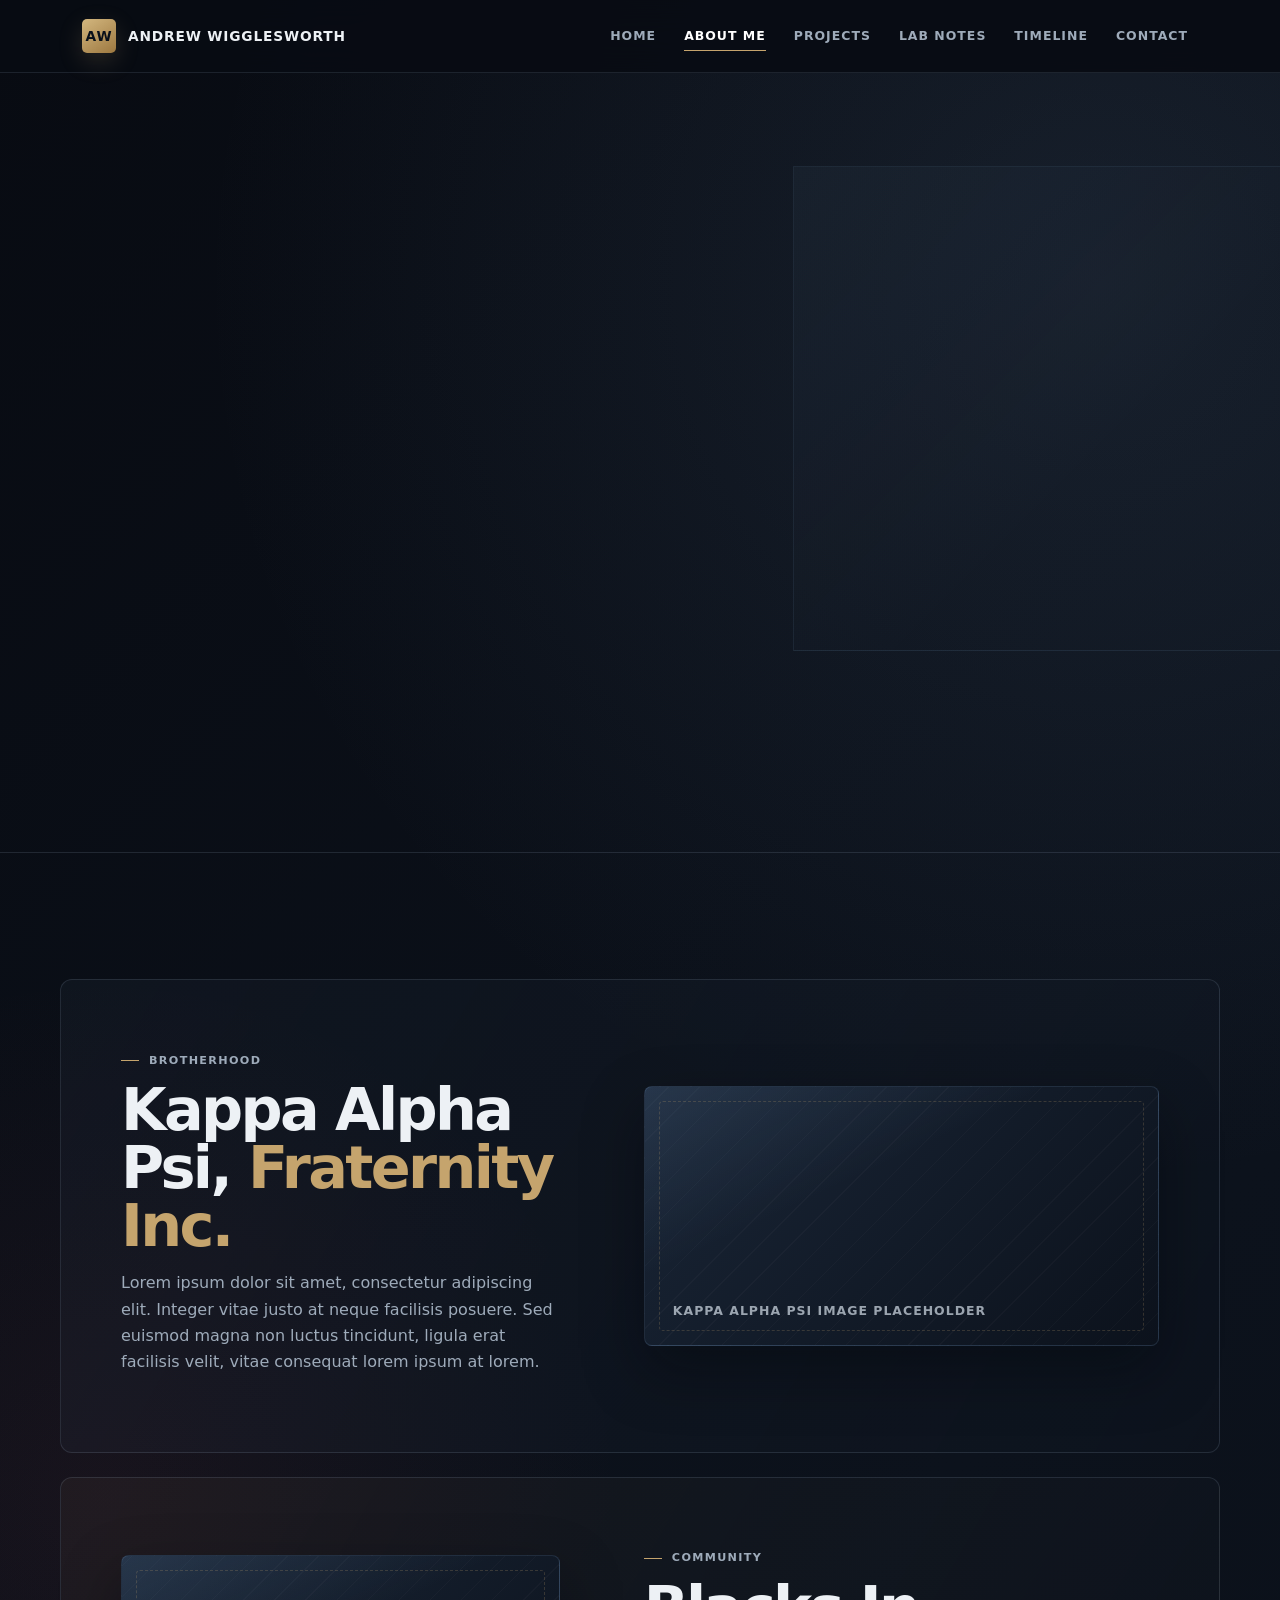
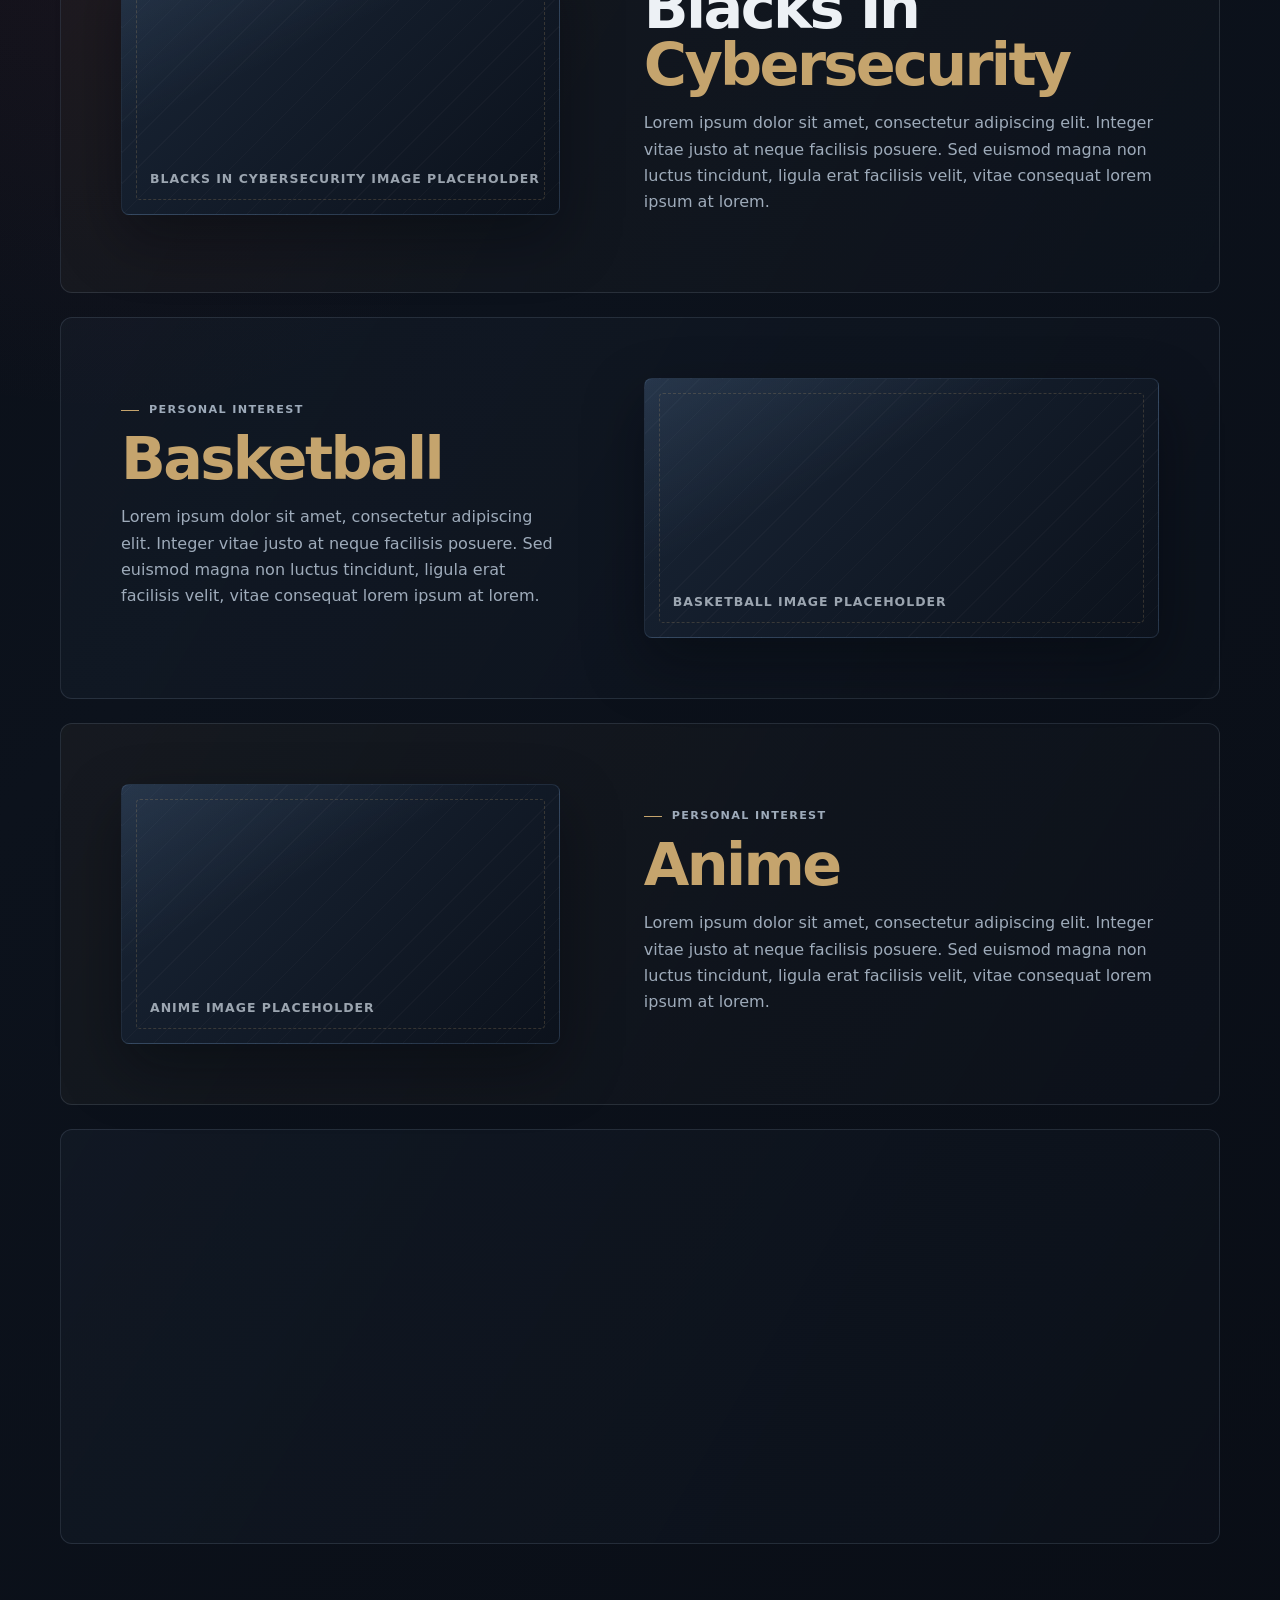
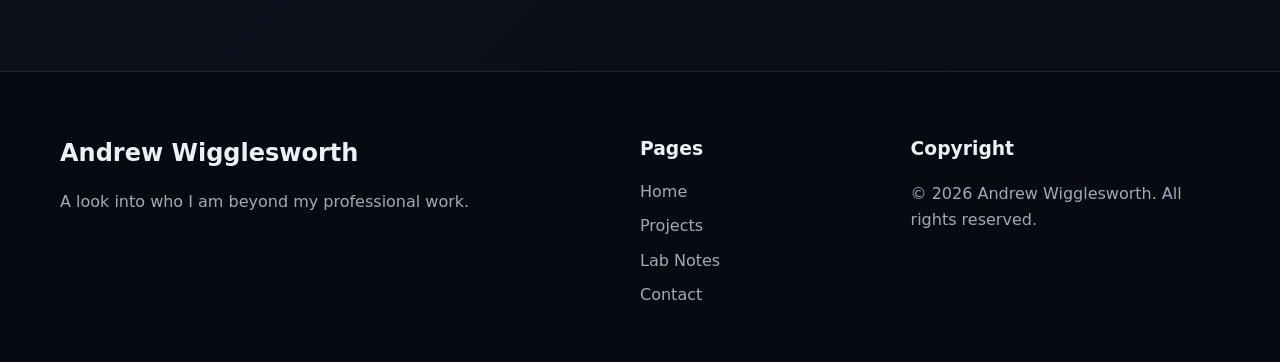
==== commit 1e558916: "Update about.html removed "love for" wording" ====
--- a/about.html
+++ b/about.html
@@ -88,7 +88,7 @@
         <article class="feature-row">
           <div class="feature-copy scroll-reveal">
             <p class="eyebrow">Personal interest</p>
-            <h2>Love For <span class="accent">Basketball</span></h2>
+            <h2><span class="accent">Basketball</span></h2>
             <p>Lorem ipsum dolor sit amet, consectetur adipiscing elit. Integer vitae justo at neque facilisis posuere. Sed euismod magna non luctus tincidunt, ligula erat facilisis velit, vitae consequat lorem ipsum at lorem.</p>
           </div>
           <div class="feature-media scroll-reveal"><div class="placeholder-image" data-label="Basketball image placeholder"></div></div>
@@ -97,7 +97,7 @@
         <article class="feature-row reverse">
           <div class="feature-copy scroll-reveal">
             <p class="eyebrow">Personal interest</p>
-            <h2>Love For <span class="accent">Anime</span></h2>
+            <h2><span class="accent">Anime</span></h2>
             <p>Lorem ipsum dolor sit amet, consectetur adipiscing elit. Integer vitae justo at neque facilisis posuere. Sed euismod magna non luctus tincidunt, ligula erat facilisis velit, vitae consequat lorem ipsum at lorem.</p>
           </div>
           <div class="feature-media scroll-reveal"><div class="placeholder-image" data-label="Anime image placeholder"></div>
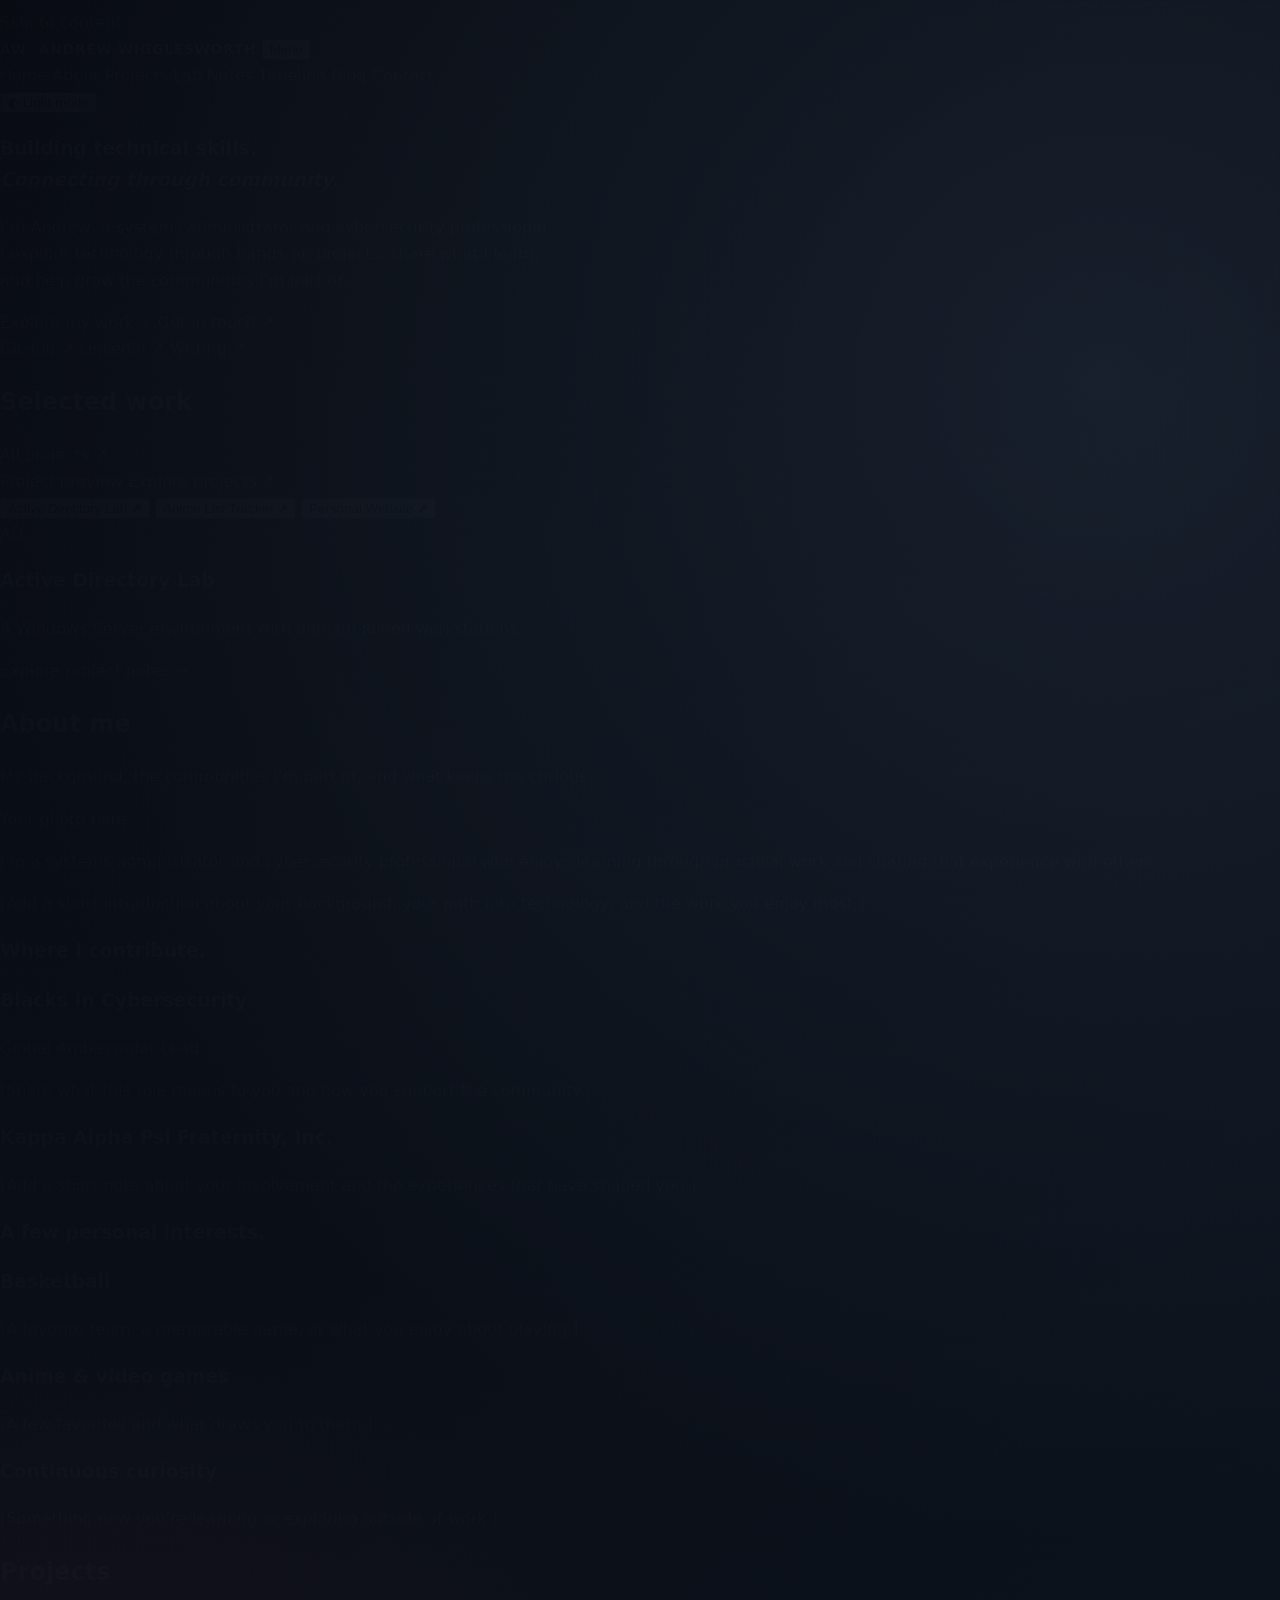
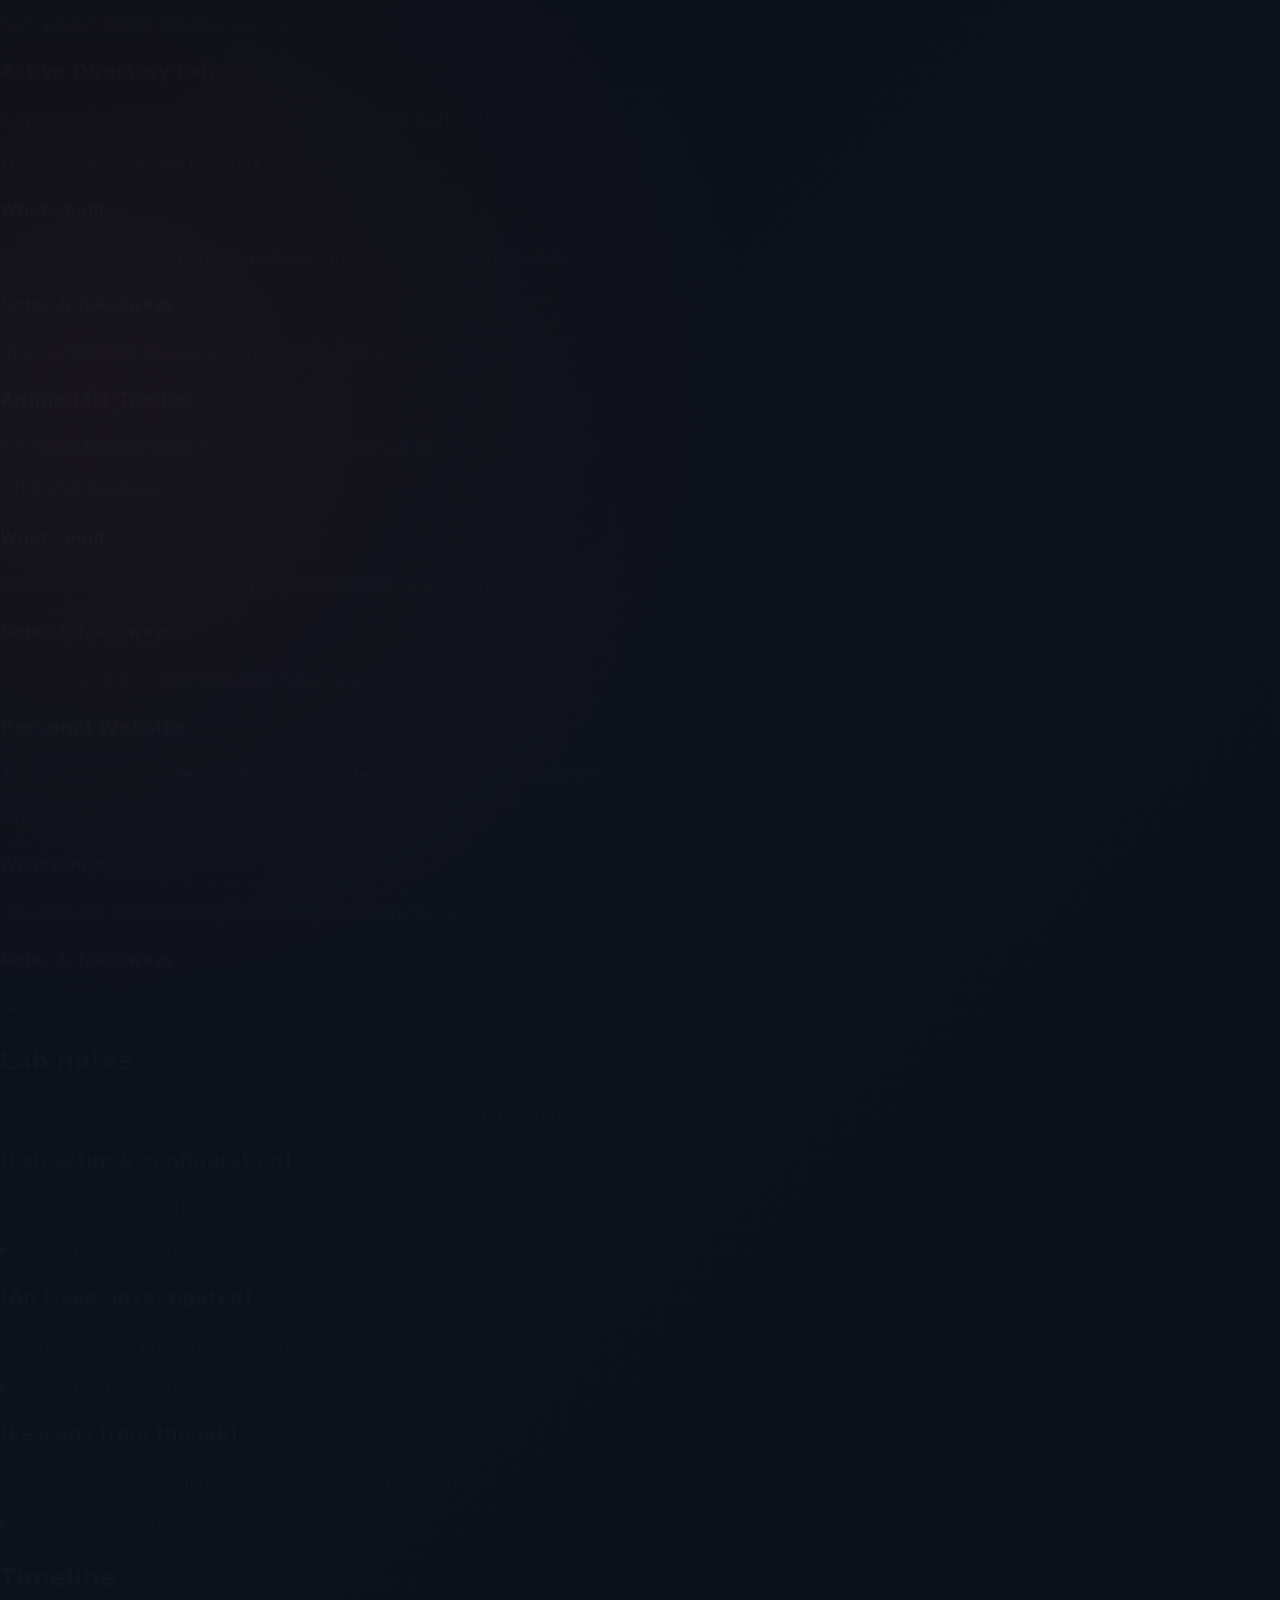
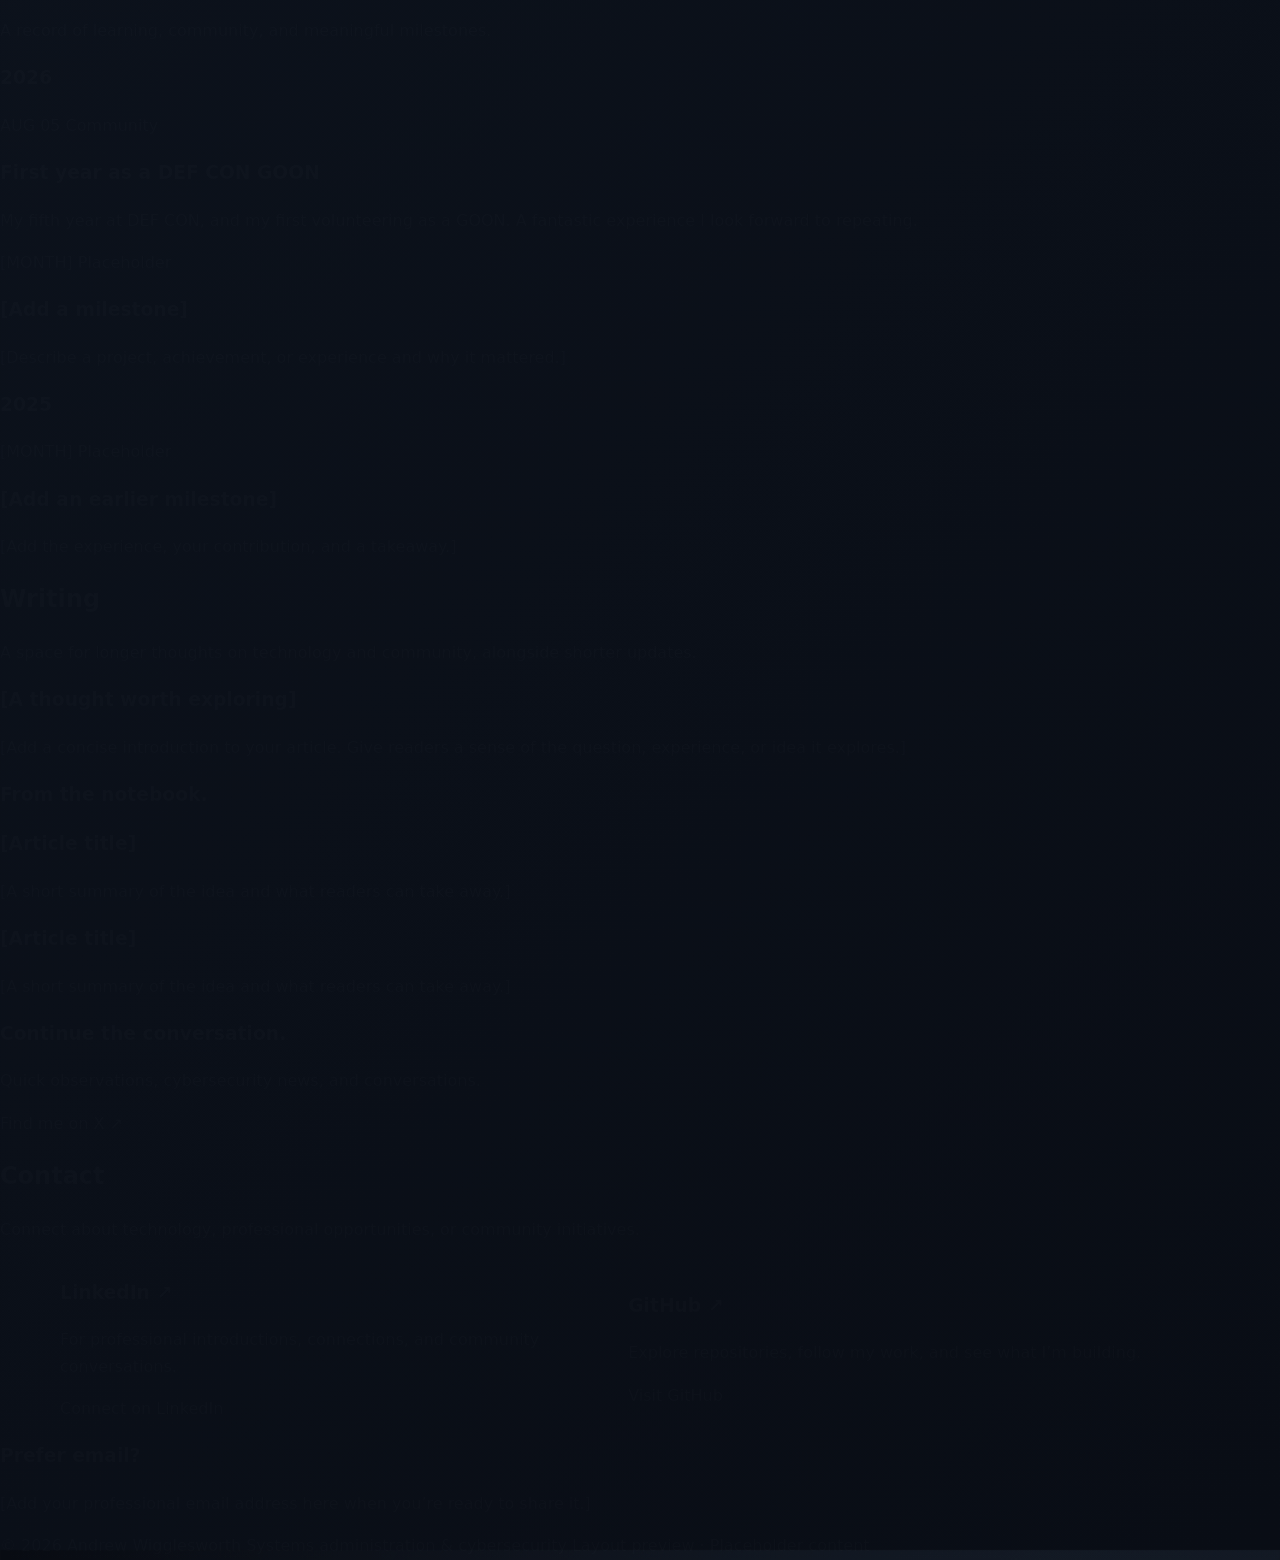
==== commit 6d016a96: "Update about.html updated format and look" ====
--- a/about.html
+++ b/about.html
@@ -1,146 +1,21 @@
-<!DOCTYPE html>
-<!-- about.html: Personal interests, communities, and background. -->
-
+<!-- Compatibility redirect: old bookmarks now open the matching section of the one-page portfolio. -->
+<!doctype html>
+<!-- This redirect page is written in English. -->
 <html lang="en">
-<head>
-  <!-- Shared browser, responsive, stylesheet, and JavaScript setup. -->
-  <meta charset="UTF-8">
-  <meta name="viewport" content="width=device-width, initial-scale=1.0">
-  <title>About Me | Andrew Wigglesworth</title>
-  <link rel="stylesheet" href="style.css">
-  <script src="script.js" defer></script>
-</head>
-<body>
-  <!-- ===== SHARED HEADER AND NAVIGATION ===== -->
-  <header class="site-header">
-    <div class="nav-wrap">
-      <a class="brand" href="index.html" aria-label="Home">
-        <span class="brand-mark">AW</span>
-        <span>Andrew Wigglesworth</span></a>
-
-      <!-- Only visible at the mobile breakpoint. -->
-      <button class="nav-toggle" type="button" aria-label="Open navigation" aria-expanded="false">
-        <span></span>
-      </button>
-      
-      <nav class="site-nav" aria-label="Main navigation">
-        <a href="index.html">Home</a>
-        <a href="about.html">About Me</a>
-        <a href="projects.html">Projects</a>
-        <a href="lab-notes.html">Lab Notes</a>
-        <a href="timeline.html">TimeLine</a>
-        <!-- <a href="blog.html">Blog</a> -->
-        <a href="contact.html">Contact</a>
-      </nav>
-    </div>
-  </header>
-
-  <main class="page-shell">
-    <!-- ===== ABOUT PAGE HERO ===== -->
-    <section class="hero">
-      <div class="hero-grid">
-        <div class="hero-copy scroll-reveal">
-          <p class="eyebrow">A look into who I am beyond my professional work</p>
-          <h1 class="display-title">About <span>Me</span></h1>
-          <p class="lead">
-            This page highlights the personal interests, communities, and experiences that shape who I am beyond my professional cybersecurity work.
-          </p>
-        </div>
-        
-        <div class="hero-media scroll-reveal">
-          <div class="placeholder-image float-soft" data-label="Personal photo placeholder"></div>
-          <div class="placeholder-image" data-label="Community image placeholder"></div>
-          <div class="caption-card">
-            <strong>Personal First</strong>
-            <span>Basketball, anime, video games, community, and leadership.</span>
-          </div>
-        </div>
-      </div>
-    </section>
-
-    <!-- ===== ALTERNATING ABOUT SECTIONS ===== -->
-    <section class="section">
-      <div class="section-inner">
-        <!--
-          Standard feature row: text appears left and image appears right.
-          Replace the filler paragraph and placeholder image when ready.
-        -->
-        <article class="feature-row">
-          <div class="feature-copy scroll-reveal">
-            <p class="eyebrow">Brotherhood</p>
-            <h2>Kappa Alpha Psi, <span class="accent">Fraternity Inc.</span></h2>
-            <p>Lorem ipsum dolor sit amet, consectetur adipiscing elit. Integer vitae justo at neque facilisis posuere. Sed euismod magna non luctus tincidunt, ligula erat facilisis velit, vitae consequat lorem ipsum at lorem.</p>
-          </div>
-          <div class="feature-media scroll-reveal"><div class="placeholder-image" data-label="Kappa Alpha Psi image placeholder"></div>
-          </div>
-        </article>
-      <!-- "reverse" swaps the image and text positions on desktop. -->
-        <article class="feature-row reverse">
-          <div class="feature-copy scroll-reveal">
-            <p class="eyebrow">Community</p>
-            <h2>Blacks In <span class="accent">Cybersecurity</span></h2>
-            <p>Lorem ipsum dolor sit amet, consectetur adipiscing elit. Integer vitae justo at neque facilisis posuere. Sed euismod magna non luctus tincidunt, ligula erat facilisis velit, vitae consequat lorem ipsum at lorem.</p>
-          </div>
-          <div class="feature-media scroll-reveal"><div class="placeholder-image" data-label="Blacks In Cybersecurity image placeholder"></div>
-          </div>
-        </article>
-        
-        <article class="feature-row">
-          <div class="feature-copy scroll-reveal">
-            <p class="eyebrow">Personal interest</p>
-            <h2><span class="accent">Basketball</span></h2>
-            <p>Lorem ipsum dolor sit amet, consectetur adipiscing elit. Integer vitae justo at neque facilisis posuere. Sed euismod magna non luctus tincidunt, ligula erat facilisis velit, vitae consequat lorem ipsum at lorem.</p>
-          </div>
-          <div class="feature-media scroll-reveal"><div class="placeholder-image" data-label="Basketball image placeholder"></div></div>
-        </article>
-        
-        <article class="feature-row reverse">
-          <div class="feature-copy scroll-reveal">
-            <p class="eyebrow">Personal interest</p>
-            <h2><span class="accent">Anime</span></h2>
-            <p>Lorem ipsum dolor sit amet, consectetur adipiscing elit. Integer vitae justo at neque facilisis posuere. Sed euismod magna non luctus tincidunt, ligula erat facilisis velit, vitae consequat lorem ipsum at lorem.</p>
-          </div>
-          <div class="feature-media scroll-reveal"><div class="placeholder-image" data-label="Anime image placeholder"></div>
-          </div>
-        </article>
-
-        <article class="feature-row">
-          <div class="feature-copy scroll-reveal">
-            <p class="eyebrow">Personal interest</p>
-            <h2>Continuous <span class="accent">Curiosity</span></h2>
-            <p>Lorem ipsum dolor sit amet, consectetur adipiscing elit. Integer vitae justo at neque facilisis posuere. Sed euismod magna non luctus tincidunt, ligula erat facilisis velit, vitae consequat lorem ipsum at lorem.</p>
-          </div>
-          <div class="feature-media scroll-reveal"><div class="placeholder-image" data-label="Video games image placeholder"></div>
-          </div>
-        </article>
-      </div>
-    </section>
-  </main>
-
-  <!-- ===== ABOUT PAGE FOOTER ===== -->
-  <footer class="site-footer">
-    <div class="footer-grid">
-      <div>
-        <h2>Andrew Wigglesworth</h2>
-        <p>A look into who I am beyond my professional work.</p>
-      </div>
-      
-      <div>
-        <h3>Pages</h3>
-        <div class="footer-links">
-          <a href="index.html">Home</a>
-          <a href="projects.html">Projects</a>
-          <a href="lab-notes.html">Lab Notes</a>
-          <!-- <a href="blog.html">Blog</a> -->
-          <a href="contact.html">Contact</a>
-        </div>
-      </div>
-      
-      <div>
-        <h3>Copyright</h3>
-        <p>&copy; 2026 Andrew Wigglesworth. All rights reserved.</p>
-      </div>
-    </div>
-  </footer>
-</body>
+  <!-- Metadata for browsers opening an older URL. -->
+  <head>
+    <!-- Support normal text and symbols. -->
+    <meta charset="utf-8">
+    <!-- Keep the fallback page readable on phones. -->
+    <meta name="viewport" content="width=device-width, initial-scale=1">
+    <!-- EDIT: Browser title for this old page address. -->
+    <title>About | Andrew Wigglesworth</title>
+    <!-- Redirect immediately. If the section ID changes, update the fragment after # here. -->
+    <meta http-equiv="refresh" content="0;url=index.html#about">
+  </head>
+  <!-- Fallback link remains usable if automatic redirects are disabled. -->
+  <body>
+    <!-- EDIT: Keep this destination identical to the refresh URL above. -->
+    <a href="index.html#about">Continue to About</a>
+  </body>
 </html>
